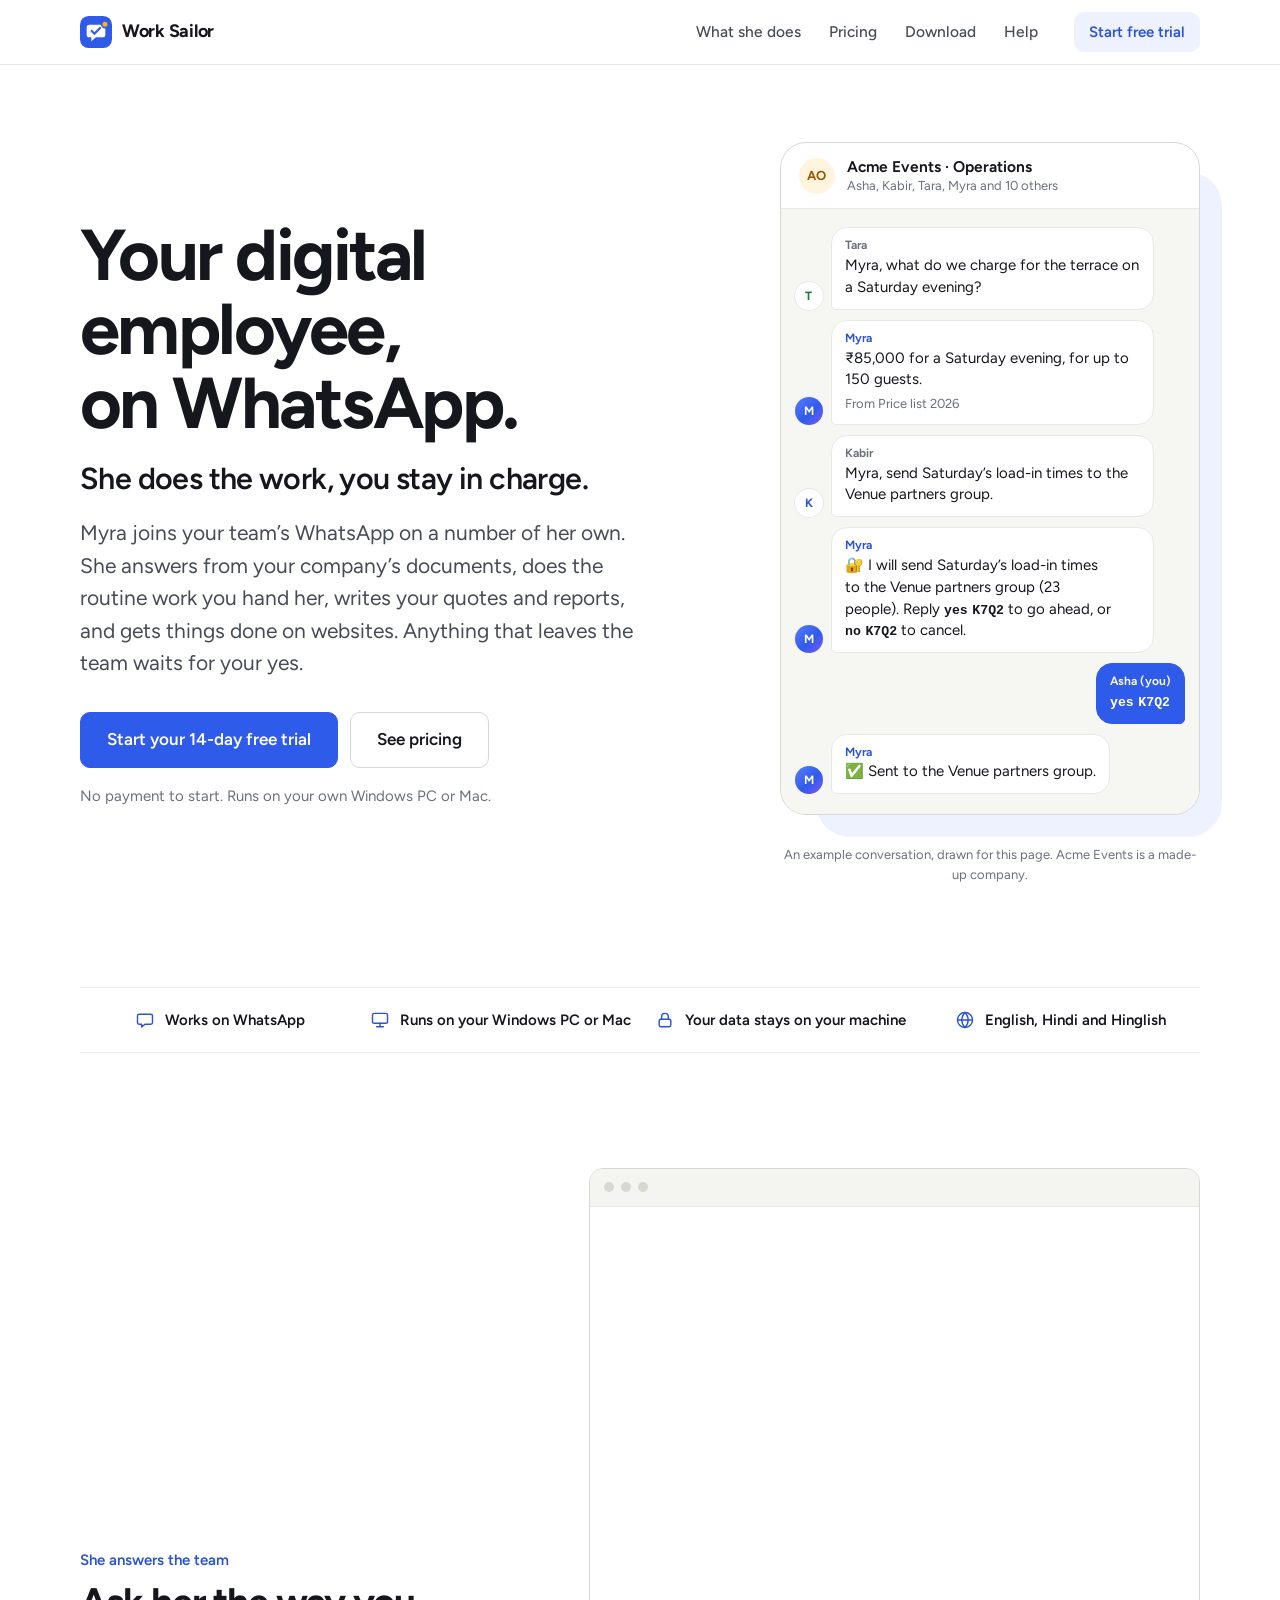
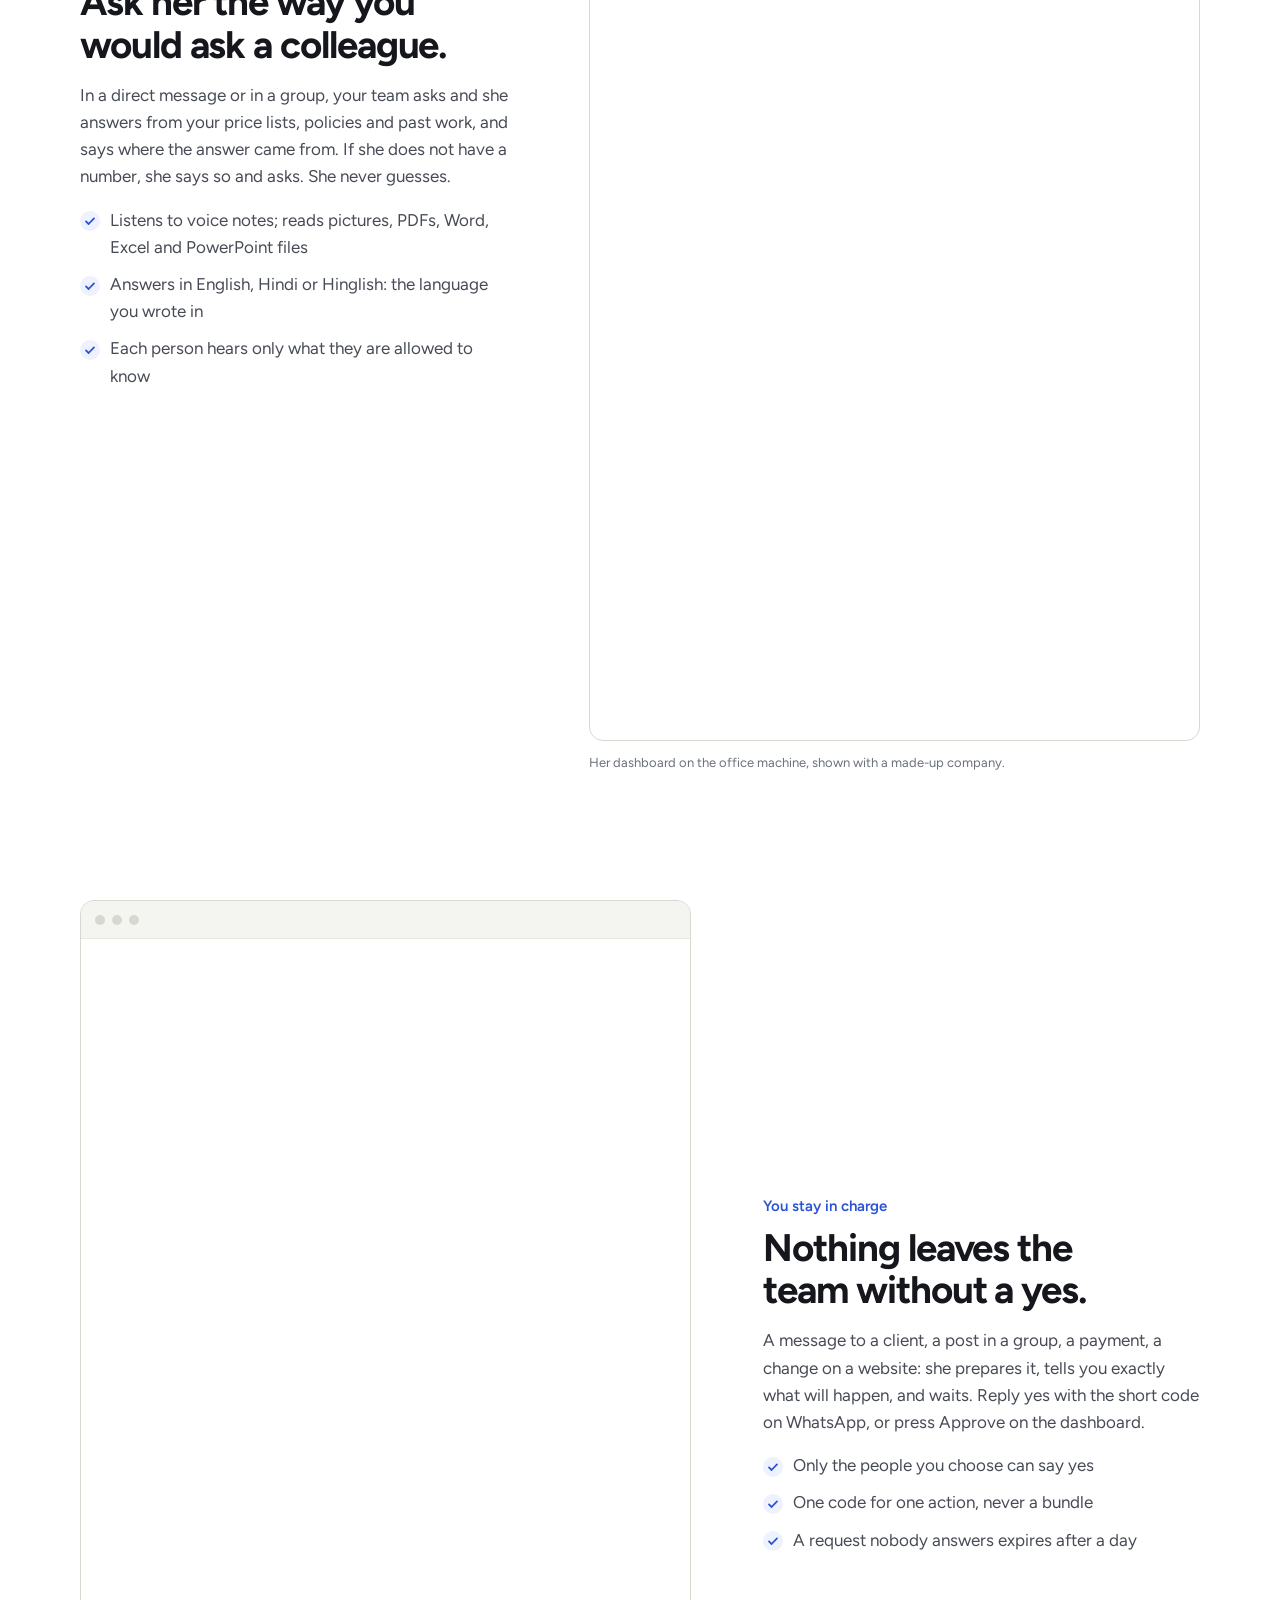
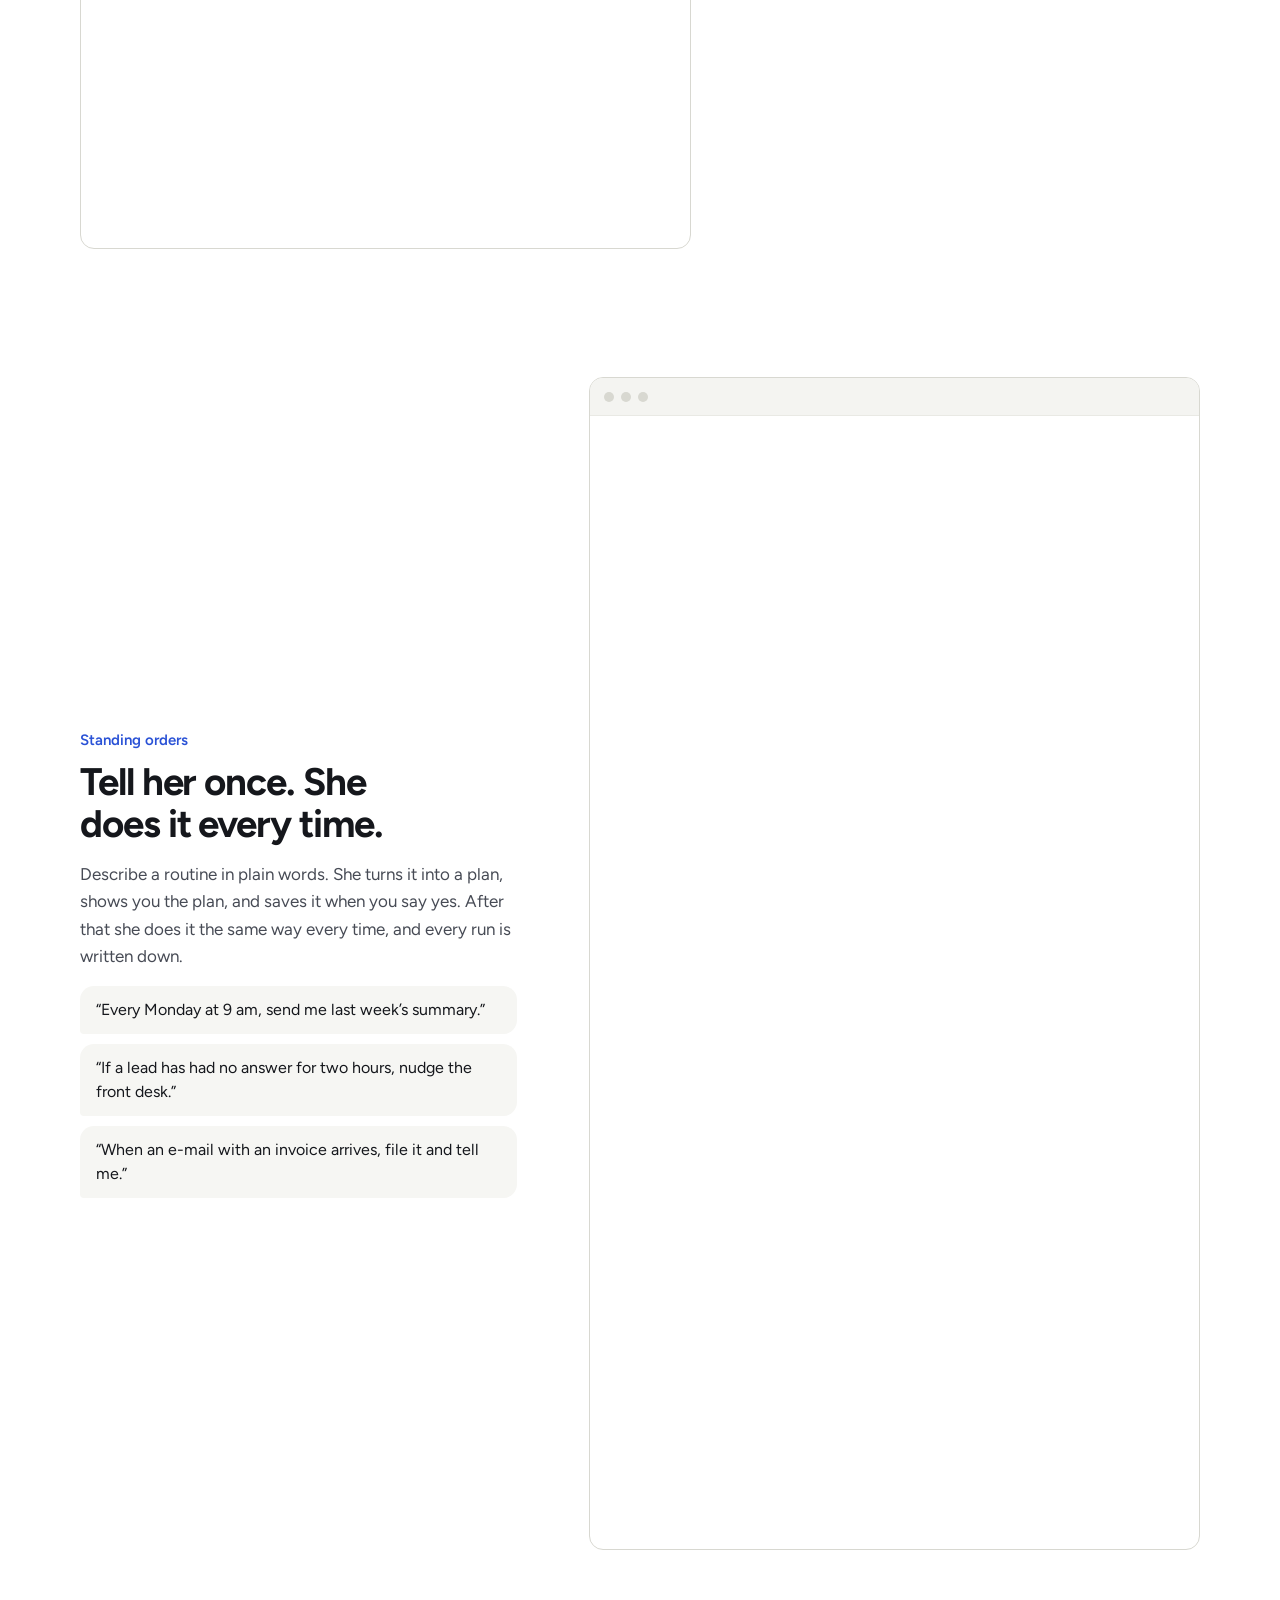
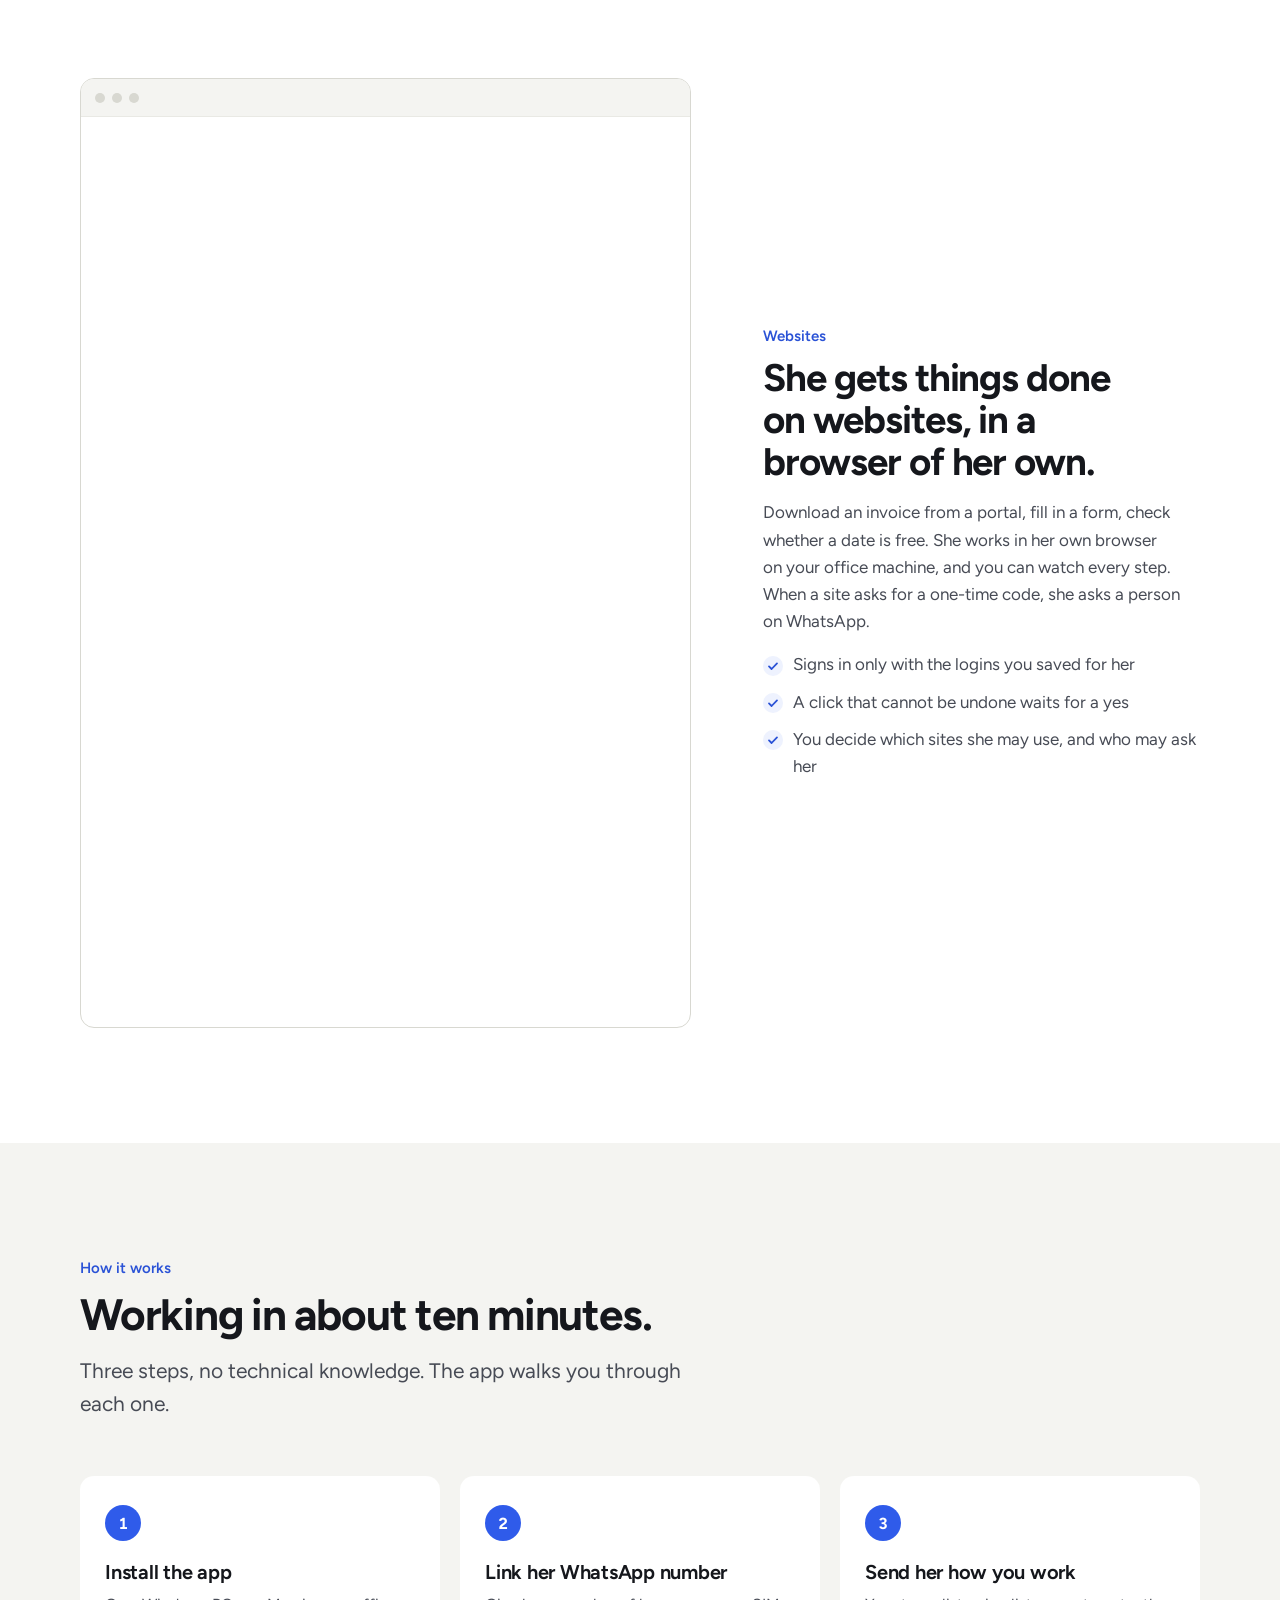
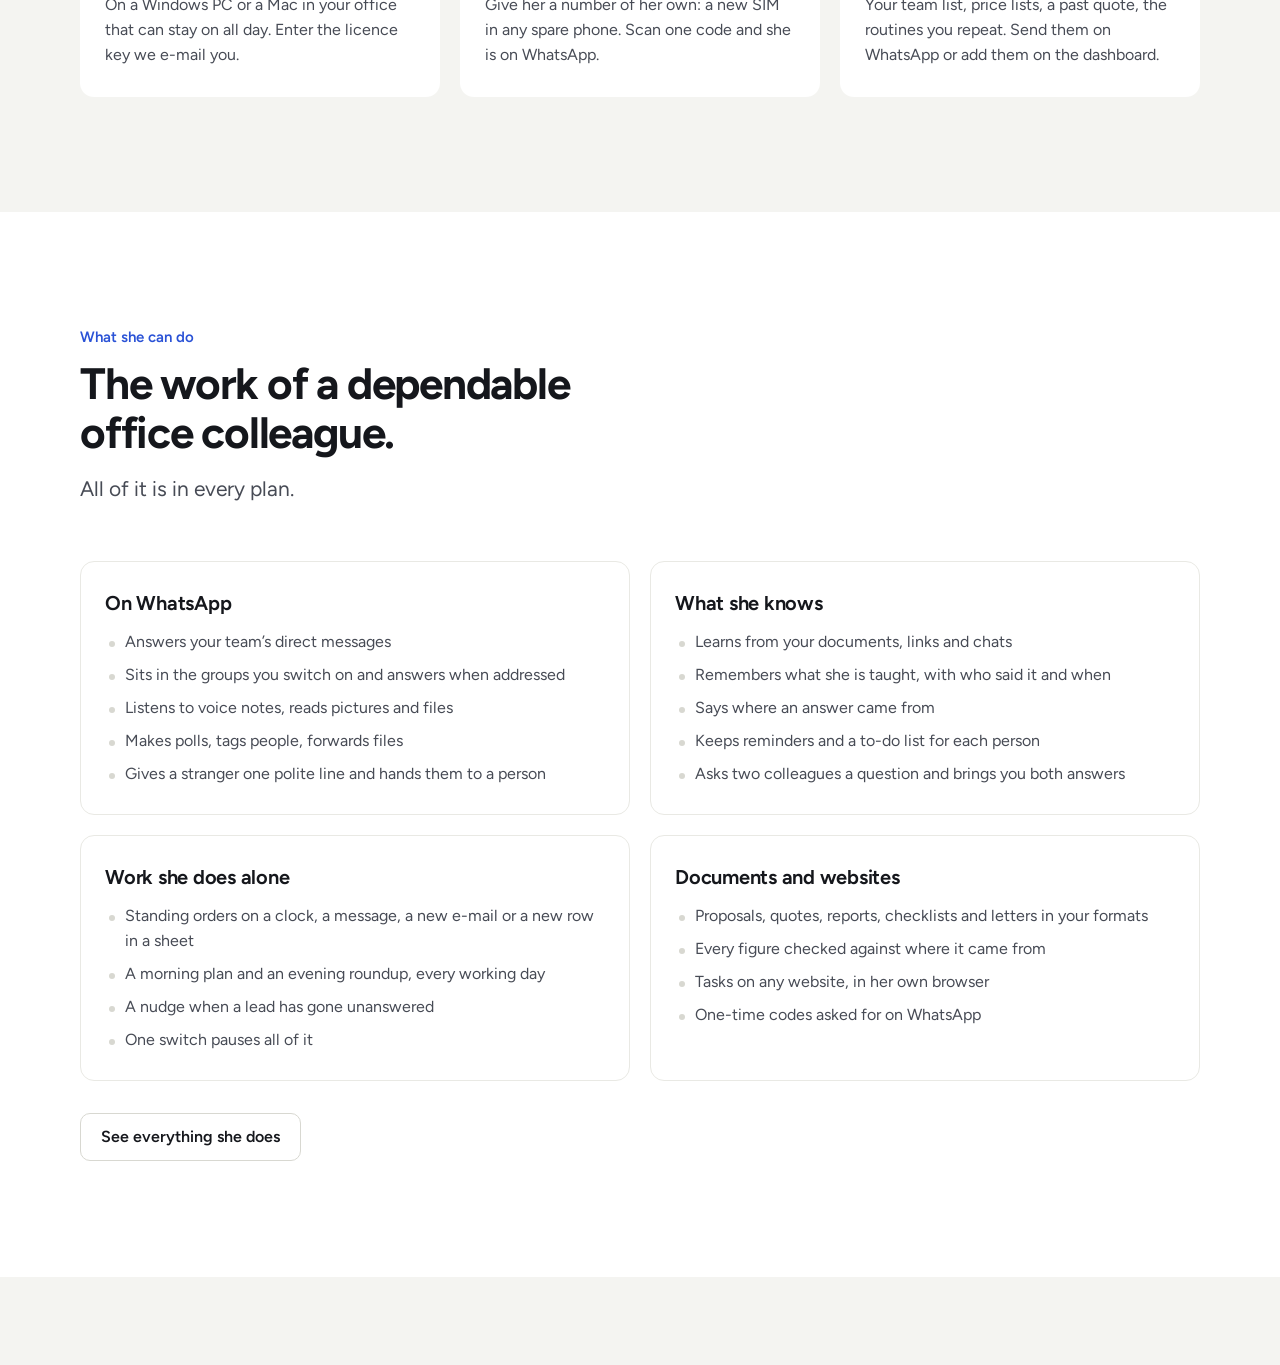
==== index.html @ 129bf71d "The Work Sailor website" ====
<!doctype html>
<html lang="en" data-page="index"
  data-title="{name}: your digital employee, on WhatsApp"
  data-desc="A digital employee who lives on your company's WhatsApp. She answers your team, runs your routines and writes your documents. Nothing leaves the team without your yes.">
<head>
<!--head-->
<meta charset="utf-8">
<meta name="viewport" content="width=device-width, initial-scale=1">
<meta name="color-scheme" content="light dark">
<title>Work Sailor: your digital employee, on WhatsApp</title>
<meta name="description" content="A digital employee who lives on your company's WhatsApp. She answers your team, runs your routines and writes your documents. Nothing leaves the team without your yes.">
<link rel="canonical" href="https://worksailor.in/">
<meta property="og:type" content="website">
<meta property="og:site_name" content="Work Sailor">
<meta property="og:title" content="Work Sailor: your digital employee, on WhatsApp">
<meta property="og:description" content="A digital employee who lives on your company's WhatsApp. She answers your team, runs your routines and writes your documents. Nothing leaves the team without your yes.">
<meta property="og:url" content="https://worksailor.in/">
<meta property="og:image" content="https://worksailor.in/img/og.png">
<meta property="og:image:width" content="1200">
<meta property="og:image:height" content="630">
<meta name="twitter:card" content="summary_large_image">
<meta name="theme-color" content="#ffffff" media="(prefers-color-scheme: light)">
<meta name="theme-color" content="#16181d" media="(prefers-color-scheme: dark)">
<link rel="icon" href="img/mark.svg" type="image/svg+xml">
<link rel="alternate icon" href="img/favicon-64.png" type="image/png" sizes="64x64">
<link rel="apple-touch-icon" href="img/apple-touch-icon.png">
<link rel="stylesheet" href="css/site.css">
<script src="js/site-data.js" defer></script>
<script src="js/site.js" defer></script>
<!--/head-->
</head>
<body>
<!--header-->
<a class="skip" href="#main">Skip to the page</a>
<header class="site-header">
  <div class="wrap bar">
    <a class="lockup" href="index.html"><img src="img/mark.svg" width="32" height="32" alt=""><span data-s="name">Work Sailor</span></a>
    <nav class="nav" aria-label="Main">
      <a data-nav href="features.html">What she does</a>
      <a data-nav href="pricing.html">Pricing</a>
      <a data-nav href="download.html">Download</a>
      <a data-nav href="help.html">Help</a>
    </nav>
    <a class="btn tint compact bar-cta" href="trial.html">Start free trial</a>
    <details class="menu">
      <summary aria-label="Menu">
        <svg class="i-open" viewBox="0 0 24 24" fill="none" stroke="currentColor" stroke-width="1.7" stroke-linecap="round" aria-hidden="true"><path d="M4 7h16M4 12h16M4 17h16"/></svg>
        <svg class="i-close" viewBox="0 0 24 24" fill="none" stroke="currentColor" stroke-width="1.7" stroke-linecap="round" aria-hidden="true"><path d="M6 6l12 12M18 6L6 18"/></svg>
      </summary>
      <nav class="menu-panel" aria-label="Menu">
        <a data-nav href="features.html">What she does</a>
        <a data-nav href="pricing.html">Pricing</a>
        <a data-nav href="download.html">Download</a>
        <a data-nav href="help.html">Help</a>
        <a class="btn brand wide" href="trial.html"><span data-s="trial_cta">Start your 14-day free trial</span></a>
      </nav>
    </details>
  </div>
</header>
<!--/header-->

<main id="main">

  <section class="hero">
    <div class="wrap hero-grid">
      <div>
        <h1 class="display"><span data-s="tagline">Your digital employee, on WhatsApp.</span></h1>
        <p class="promise"><span data-s="promise">She does the work, you stay in charge.</span></p>
        <p class="lead"><span data-s="employee">Myra</span> joins your team’s WhatsApp on a number of her own. She answers from your company’s documents, does the routine work you hand her, writes your quotes and reports, and gets things done on websites. Anything that leaves the team waits for your yes.</p>
        <div class="actions">
          <a class="btn brand big" href="trial.html"><span data-s="trial_cta">Start your 14-day free trial</span></a>
          <a class="btn big" href="pricing.html">See pricing</a>
        </div>
        <p class="hero-note">No payment to start. Runs on your own Windows PC or Mac.</p>
      </div>

      <figure class="hero-art">
        <div class="hero-chat"><div class="chat">
          <div class="chat-head">
            <span class="avatar t1" aria-hidden="true">AO</span>
            <div><b>Acme Events · Operations</b><span class="sub">Asha, Kabir, Tara, <span data-s="employee">Myra</span> and 10 others</span></div>
          </div>
          <ol class="chat-body">
            <li class="msg"><span class="avatar sm t2" aria-hidden="true">T</span><div class="bubble"><span class="who">Tara</span><p><span data-s="employee">Myra</span>, what do we charge for the terrace on a Saturday evening?</p></div></li>
            <li class="msg her"><span class="avatar sm her" aria-hidden="true" data-s="employee_initial">M</span><div class="bubble"><span class="who" data-s="employee">Myra</span><p>₹85,000 for a Saturday evening, for up to 150 guests.</p><span class="src">From Price list 2026</span></div></li>
            <li class="msg"><span class="avatar sm t3" aria-hidden="true">K</span><div class="bubble"><span class="who">Kabir</span><p><span data-s="employee">Myra</span>, send Saturday’s load-in times to the Venue partners group.</p></div></li>
            <li class="msg her"><span class="avatar sm her" aria-hidden="true" data-s="employee_initial">M</span><div class="bubble"><span class="who" data-s="employee">Myra</span><p>🔐 I will send Saturday’s load-in times to the Venue partners group (23 people). Reply <span class="code">yes K7Q2</span> to go ahead, or <span class="code">no K7Q2</span> to cancel.</p></div></li>
            <li class="msg me"><div class="bubble"><span class="who">Asha (you)</span><p><span class="code">yes K7Q2</span></p></div></li>
            <li class="msg her"><span class="avatar sm her" aria-hidden="true" data-s="employee_initial">M</span><div class="bubble"><span class="who" data-s="employee">Myra</span><p>✅ Sent to the Venue partners group.</p></div></li>
          </ol>
        </div></div>
        <figcaption class="chat-note">An example conversation, drawn for this page. Acme Events is a made-up company.</figcaption>
      </figure>
    </div>
  </section>

  <div class="wrap">
    <ul class="facts">
      <li><svg viewBox="0 0 24 24" fill="none" stroke="currentColor" stroke-width="1.7" stroke-linecap="round" stroke-linejoin="round" aria-hidden="true"><path d="M5 5h14a2 2 0 0 1 2 2v8a2 2 0 0 1-2 2h-7l-4 3.500V17H5a2 2 0 0 1-2-2V7a2 2 0 0 1 2-2z"/></svg>Works on WhatsApp</li>
      <li><svg viewBox="0 0 24 24" fill="none" stroke="currentColor" stroke-width="1.7" stroke-linecap="round" stroke-linejoin="round" aria-hidden="true"><rect x="3" y="4" width="18" height="12" rx="2"/><path d="M8 20h8M12 16v4"/></svg>Runs on your Windows PC or Mac</li>
      <li><svg viewBox="0 0 24 24" fill="none" stroke="currentColor" stroke-width="1.7" stroke-linecap="round" stroke-linejoin="round" aria-hidden="true"><rect x="5" y="11" width="14" height="9" rx="2"/><path d="M8 11V8a4 4 0 0 1 8 0v3"/></svg>Your data stays on your machine</li>
      <li><svg viewBox="0 0 24 24" fill="none" stroke="currentColor" stroke-width="1.7" stroke-linecap="round" stroke-linejoin="round" aria-hidden="true"><circle cx="12" cy="12" r="9"/><path d="M3 12h18M12 3c2.500 2.600 3.800 5.600 3.800 9s-1.300 6.400-3.800 9c-2.500-2.600-3.800-5.600-3.800-9S9.500 5.600 12 3z"/></svg>English, Hindi and Hinglish</li>
    </ul>
  </div>

  <section class="section">
    <div class="wrap">

      <div class="split">
        <div class="split-text">
          <p class="eyebrow">She answers the team</p>
          <h2 class="title">Ask her the way you would ask a colleague.</h2>
          <p>In a direct message or in a group, your team asks and she answers from your price lists, policies and past work, and says where the answer came from. If she does not have a number, she says so and asks. She never guesses.</p>
          <ul class="ticks">
            <li>Listens to voice notes; reads pictures, PDFs, Word, Excel and PowerPoint files</li>
            <li>Answers in English, Hindi or Hinglish: the language you wrote in</li>
            <li>Each person hears only what they are allowed to know</li>
          </ul>
        </div>
        <figure class="split-art shot">
          <div class="frame">
            <div class="frame-bar" aria-hidden="true"><i></i><i></i><i></i></div>
            <picture>
              <source media="(max-width: 640px) and (prefers-color-scheme: dark)" srcset="img/shot-knowledge-phone-dark.webp" width="780" height="1450">
              <source media="(max-width: 640px)" srcset="img/shot-knowledge-phone.webp" width="780" height="1450">
              <source media="(prefers-color-scheme: dark)" srcset="img/shot-knowledge-dark.webp" width="1400" height="1001">
              <img src="img/shot-knowledge.webp" width="1400" height="1001" loading="lazy" decoding="async" alt="The Knowledge page of the dashboard: the company’s documents she answers from, with one marked for finance only.">
            </picture>
          </div>
          <figcaption class="frame-note">Her dashboard on the office machine, shown with a made-up company.</figcaption>
        </figure>
      </div>

      <div class="split flip">
        <div class="split-text">
          <p class="eyebrow">You stay in charge</p>
          <h2 class="title">Nothing leaves the team without a yes.</h2>
          <p>A message to a client, a post in a group, a payment, a change on a website: she prepares it, tells you exactly what will happen, and waits. Reply yes with the short code on WhatsApp, or press Approve on the dashboard.</p>
          <ul class="ticks">
            <li>Only the people you choose can say yes</li>
            <li>One code for one action, never a bundle</li>
            <li>A request nobody answers expires after a day</li>
          </ul>
        </div>
        <figure class="split-art shot">
          <div class="frame">
            <div class="frame-bar" aria-hidden="true"><i></i><i></i><i></i></div>
            <picture>
              <source media="(max-width: 640px) and (prefers-color-scheme: dark)" srcset="img/shot-home-phone-dark.webp" width="780" height="1164">
              <source media="(max-width: 640px)" srcset="img/shot-home-phone.webp" width="780" height="1164">
              <source media="(prefers-color-scheme: dark)" srcset="img/shot-home-dark.webp" width="1400" height="958">
              <img src="img/shot-home.webp" width="1400" height="958" loading="lazy" decoding="async" alt="The Home page of the dashboard: two requests waiting for a yes, each with Approve and Reject buttons, and what she is working on right now.">
            </picture>
          </div>
        </figure>
      </div>

      <div class="split">
        <div class="split-text">
          <p class="eyebrow">Standing orders</p>
          <h2 class="title">Tell her once. She does it every time.</h2>
          <p>Describe a routine in plain words. She turns it into a plan, shows you the plan, and saves it when you say yes. After that she does it the same way every time, and every run is written down.</p>
          <ul class="says">
            <li>“Every Monday at 9 am, send me last week’s summary.”</li>
            <li>“If a lead has had no answer for two hours, nudge the front desk.”</li>
            <li>“When an e-mail with an invoice arrives, file it and tell me.”</li>
          </ul>
        </div>
        <figure class="split-art shot">
          <div class="frame">
            <div class="frame-bar" aria-hidden="true"><i></i><i></i><i></i></div>
            <picture>
              <source media="(max-width: 640px) and (prefers-color-scheme: dark)" srcset="img/shot-orders-phone-dark.webp" width="780" height="1450">
              <source media="(max-width: 640px)" srcset="img/shot-orders-phone.webp" width="780" height="1450">
              <source media="(prefers-color-scheme: dark)" srcset="img/shot-orders-dark.webp" width="1400" height="1135">
              <img src="img/shot-orders.webp" width="1400" height="1135" loading="lazy" decoding="async" alt="The Standing orders page of the dashboard: three orders, each with a switch, and her plan for today.">
            </picture>
          </div>
        </figure>
      </div>

      <div class="split flip">
        <div class="split-text">
          <p class="eyebrow">Websites</p>
          <h2 class="title">She gets things done on websites, in a browser of her own.</h2>
          <p>Download an invoice from a portal, fill in a form, check whether a date is free. She works in her own browser on your office machine, and you can watch every step. When a site asks for a one-time code, she asks a person on WhatsApp.</p>
          <ul class="ticks">
            <li>Signs in only with the logins you saved for her</li>
            <li>A click that cannot be undone waits for a yes</li>
            <li>You decide which sites she may use, and who may ask her</li>
          </ul>
        </div>
        <figure class="split-art shot">
          <div class="frame">
            <div class="frame-bar" aria-hidden="true"><i></i><i></i><i></i></div>
            <picture>
              <source media="(max-width: 640px) and (prefers-color-scheme: dark)" srcset="img/shot-websites-phone-dark.webp" width="780" height="1164">
              <source media="(max-width: 640px)" srcset="img/shot-websites-phone.webp" width="780" height="1164">
              <source media="(prefers-color-scheme: dark)" srcset="img/shot-websites-dark.webp" width="1400" height="808">
              <img src="img/shot-websites.webp" width="1400" height="808" loading="lazy" decoding="async" alt="The Websites page of the dashboard: one task in progress on a venue’s website, one finished, and a saved login.">
            </picture>
          </div>
        </figure>
      </div>

    </div>
  </section>

  <section class="section band" id="how-it-works">
    <div class="wrap">
      <div class="section-head">
        <p class="eyebrow">How it works</p>
        <h2 class="title">Working in about ten minutes.</h2>
        <p class="lead">Three steps, no technical knowledge. The app walks you through each one.</p>
      </div>
      <ol class="steps">
        <li>
          <h3>Install the app</h3>
          <p>On a Windows PC or a Mac in your office that can stay on all day. Enter the licence key we e-mail you.</p>
        </li>
        <li>
          <h3>Link her WhatsApp number</h3>
          <p>Give her a number of her own: a new SIM in any spare phone. Scan one code and she is on WhatsApp.</p>
        </li>
        <li>
          <h3>Send her how you work</h3>
          <p>Your team list, price lists, a past quote, the routines you repeat. Send them on WhatsApp or add them on the dashboard.</p>
        </li>
      </ol>
    </div>
  </section>

  <section class="section" id="what-she-does">
    <div class="wrap">
      <div class="section-head">
        <p class="eyebrow">What she can do</p>
        <h2 class="title">The work of a dependable office colleague.</h2>
        <p class="lead">All of it is in every plan.</p>
      </div>
      <div class="grid g2">
        <div class="card">
          <h3>On WhatsApp</h3>
          <ul class="dots">
            <li>Answers your team’s direct messages</li>
            <li>Sits in the groups you switch on and answers when addressed</li>
            <li>Listens to voice notes, reads pictures and files</li>
            <li>Makes polls, tags people, forwards files</li>
            <li>Gives a stranger one polite line and hands them to a person</li>
          </ul>
        </div>
        <div class="card">
          <h3>What she knows</h3>
          <ul class="dots">
            <li>Learns from your documents, links and chats</li>
            <li>Remembers what she is taught, with who said it and when</li>
            <li>Says where an answer came from</li>
            <li>Keeps reminders and a to-do list for each person</li>
            <li>Asks two colleagues a question and brings you both answers</li>
          </ul>
        </div>
        <div class="card">
          <h3>Work she does alone</h3>
          <ul class="dots">
            <li>Standing orders on a clock, a message, a new e-mail or a new row in a sheet</li>
            <li>A morning plan and an evening roundup, every working day</li>
            <li>A nudge when a lead has gone unanswered</li>
            <li>One switch pauses all of it</li>
          </ul>
        </div>
        <div class="card">
          <h3>Documents and websites</h3>
          <ul class="dots">
            <li>Proposals, quotes, reports, checklists and letters in your formats</li>
            <li>Every figure checked against where it came from</li>
            <li>Tasks on any website, in her own browser</li>
            <li>One-time codes asked for on WhatsApp</li>
          </ul>
        </div>
      </div>
      <p style="margin-top:32px"><a class="btn" href="features.html">See everything she does</a></p>
    </div>
  </section>

  <section class="section band" id="safety">
    <div class="wrap">
      <div class="section-head">
        <p class="eyebrow">Safety and privacy</p>
        <h2 class="title">Your company’s data stays yours.</h2>
        <p class="lead">She is built the way you would want a new colleague to behave: careful with what she knows, and asking before she acts.</p>
      </div>
      <div class="grid g4">
        <div class="card">
          <div class="icon"><svg viewBox="0 0 24 24" fill="none" stroke="currentColor" stroke-width="1.7" stroke-linecap="round" stroke-linejoin="round" aria-hidden="true"><rect x="3" y="4" width="18" height="12" rx="2"/><path d="M8 20h8M12 16v4"/></svg></div>
          <h3>It stays on your machine</h3>
          <p>Messages, documents, her notes and your team list live on the computer in your office. None of it is stored with us, unless you choose to have us run her on the Managed plan.</p>
        </div>
        <div class="card">
          <div class="icon"><svg viewBox="0 0 24 24" fill="none" stroke="currentColor" stroke-width="1.7" stroke-linecap="round" stroke-linejoin="round" aria-hidden="true"><path d="M12 3l7 3v5.500c0 4.300-2.900 7.900-7 9.500-4.100-1.600-7-5.200-7-9.500V6l7-3z"/><path d="M9 12l2.200 2.200L15 10.200"/></svg></div>
          <h3>She asks first</h3>
          <p>Anything that reaches a client, a group or a website’s final button waits for a yes from a person you named.</p>
        </div>
        <div class="card">
          <div class="icon"><svg viewBox="0 0 24 24" fill="none" stroke="currentColor" stroke-width="1.7" stroke-linecap="round" stroke-linejoin="round" aria-hidden="true"><circle cx="9" cy="8" r="3.200"/><path d="M3 19c.600-3.200 3-5 6-5s5.400 1.800 6 5"/><path d="M16 5.200a3.200 3.200 0 0 1 0 5.800M18.200 14.500c1.500.800 2.500 2.300 2.800 4.500"/></svg></div>
          <h3>Each person, their own view</h3>
          <p>Money answers go only to people marked for finance, in a direct message. A document is never quoted to someone below its level.</p>
        </div>
        <div class="card">
          <div class="icon"><svg viewBox="0 0 24 24" fill="none" stroke="currentColor" stroke-width="1.7" stroke-linecap="round" stroke-linejoin="round" aria-hidden="true"><circle cx="12" cy="12" r="9"/><path d="M5.700 5.700l12.600 12.600"/></svg></div>
          <h3>What she will not do</h3>
          <p>She never keeps identity documents, payslips, CVs or medical files, and never writes down passwords, one-time codes or bank details.</p>
        </div>
      </div>
      <p class="muted" style="margin-top:28px;max-width:46em">When she thinks, the text of that one conversation is sent to the AI provider and the answer comes back. Nothing of your conversations is stored with us. On the Managed plan she runs on our servers, so her data is stored there; the <a href="pricing.html#managed">Managed questions</a> say what else is different. <a href="privacy.html">How your data is handled</a></p>
    </div>
  </section>

  <section class="section tight">
    <div class="wrap">
      <div class="section-head">
        <p class="eyebrow">Good to know before you start</p>
        <h2 class="title">Three things she needs from you.</h2>
      </div>
      <div class="grid g3">
        <div class="card">
          <h3>A number of her own</h3>
          <p>A new SIM, never your main business line or anyone’s personal WhatsApp. WhatsApp can restrict a number that a program uses; if that ever happens you lose a SIM, not your business.</p>
        </div>
        <div class="card">
          <h3>A machine that stays on</h3>
          <p>She works from one computer in your office. While it is on she works at any hour. If it sleeps, she stops until it wakes.</p>
        </div>
        <div class="card">
          <h3>A little of your time in week one</h3>
          <p>She is better at what she has been shown than at what she has to guess. The first week is for sending her how you work.</p>
        </div>
      </div>
    </div>
  </section>

  <section class="section tight">
    <div class="wrap">
      <div class="cta">
        <h2 class="title">Give her a desk for <span data-s="trial_days">14</span> days.</h2>
        <p class="lead">The full product, free for <span data-s="trial_days">14</span> days. No payment first. If you do not buy a plan she pauses, and nothing is deleted.</p>
        <div class="actions">
          <a class="btn brand big" href="trial.html"><span data-s="trial_cta">Start your 14-day free trial</span></a>
          <a class="btn big" href="help.html#contact" data-talk="A question before I start">Talk to us</a>
        </div>
        <p class="small">Pay by <span data-s="payments.methods">UPI or card</span> when you are ready. Payments are handled by <span data-s="payments.provider">Razorpay</span>.</p>
      </div>
    </div>
  </section>

</main>

<!--footer-->
<footer class="site-footer">
  <div class="wrap">
    <div class="foot-grid">
      <div class="foot-brand">
        <a class="lockup" href="index.html"><img src="img/mark.svg" width="32" height="32" alt="" loading="lazy"><span data-s="name">Work Sailor</span></a>
        <p><span data-s="tagline">Your digital employee, on WhatsApp.</span> <span data-s="promise">She does the work, you stay in charge.</span></p>
        <p class="social" data-if="has_social" hidden>
          <a data-if="social.linkedin" data-tpl-href="{social.linkedin}" rel="noopener" href="" hidden>LinkedIn</a>
          <a data-if="social.x" data-tpl-href="{social.x}" rel="noopener" href="" hidden>X</a>
          <a data-if="social.instagram" data-tpl-href="{social.instagram}" rel="noopener" href="" hidden>Instagram</a>
          <a data-if="social.youtube" data-tpl-href="{social.youtube}" rel="noopener" href="" hidden>YouTube</a>
        </p>
      </div>
      <nav class="foot-col" aria-label="Product">
        <h2>Product</h2>
        <a data-nav href="features.html">What she does</a>
        <a data-nav href="pricing.html">Pricing</a>
        <a data-nav href="trial.html">Start a free trial</a>
        <a data-nav href="buy.html">Buy a plan</a>
        <a data-nav href="download.html">Download</a>
      </nav>
      <nav class="foot-col" aria-label="Help">
        <h2>Help</h2>
        <a data-nav href="help.html">Questions and answers</a>
        <a href="help.html#contact" data-talk="">Talk to us</a>
        <a data-if="wa_link" data-tpl-href="{wa_link}" rel="noopener" href="" hidden>Message us on WhatsApp</a>
        <a data-if="status_url" data-tpl-href="{status_url}" rel="noopener" href="https://licence.worksailor.in/status">Service status</a>
      </nav>
      <nav class="foot-col" aria-label="Legal">
        <h2>Legal</h2>
        <a data-nav href="terms.html">Terms</a>
        <a data-nav href="privacy.html">Privacy</a>
        <a data-nav href="refunds.html">Refunds and cancellation</a>
      </nav>
    </div>
    <div class="foot-small">
      <p>&copy; <span data-s="year">2026</span> <span data-s="owner">Work Sailor</span></p>
      <p>WhatsApp is a trademark of its owner. <span data-s="name">Work Sailor</span> is an independent product that works on WhatsApp. It is not affiliated with, sponsored by or endorsed by WhatsApp. Other companies are named on this site only to say which services she works with; their names belong to them.</p>
    </div>
  </div>
</footer>
<!--/footer-->
</body>
</html>
---- css/site.css ----
/* The public website. Plain CSS, no build step, nothing fetched from another server (the font is in ../fonts).
   The colours, corners and type are the product's own (app/dashboard/css/tokens.css, docs/BRAND.md): one blue,
   soft warm greys, a touch of sun, Figtree. Light and dark follow the reader's system. Written phone first. */

@font-face {
  font-family: "Figtree"; font-style: normal; font-weight: 300 900; font-display: swap;
  src: url("../fonts/figtree-latin-ext-wght-normal.woff2") format("woff2");
  unicode-range: U+0100-02BA, U+02BD-02C5, U+02C7-02CC, U+02CE-02D7, U+02DD-02FF, U+0304, U+0308, U+0329, U+1D00-1DBF, U+1E00-1E9F, U+1EF2-1EFF, U+2020, U+20A0-20AB, U+20AD-20C0, U+2113, U+2C60-2C7F, U+A720-A7FF;
}
@font-face {
  font-family: "Figtree"; font-style: normal; font-weight: 300 900; font-display: swap;
  src: url("../fonts/figtree-latin-wght-normal.woff2") format("woff2");
  unicode-range: U+0000-00FF, U+0131, U+0152-0153, U+02BB-02BC, U+02C6, U+02DA, U+02DC, U+0304, U+0308, U+0329, U+2000-206F, U+20AC, U+2122, U+2191, U+2193, U+2212, U+2215, U+FEFF, U+FFFD;
}

/* ------------------------------------------------------------------------------------------------ tokens */
:root {
  color-scheme: light;
  --plane: #f4f4f1; --surface: #ffffff; --sunk: #f6f6f3; --line: #e9e9e4; --line-strong: #d8d8d1; --field: #8b8f98;
  --ink: #15171c; --ink2: #474b55; --muted: #6b707b;
  --brand: #2f5bea; --brand-hover: #2549cc; --brand-text: #2a52d6; --brand-ink: #ffffff; --brand-wash: #eef2fe; --brand-line: #c9d5fb;
  --sun: #ffb020; --sun-wash: #fff5df;
  --good: #16a34a; --goodtext: #0f7b3d; --goodwash: #e8f6ed;
  --warn: #d98a04; --warn-text: #9a5b00; --warnwash: #fdf3dc;
  --crit: #dc2f2f; --crit-text: #b72020; --critwash: #fdecec;
  --bezel: #15171c;
  --header-bg: rgba(255, 255, 255, .86);
  --r-md: 10px; --r-lg: 14px; --r-xl: 18px; --r-pill: 999px;
  --font: "Figtree", system-ui, -apple-system, "Segoe UI", Roboto, "Helvetica Neue", sans-serif;
  --mono: ui-monospace, "SF Mono", Menlo, Consolas, monospace;
  --dur: 180ms; --ease: cubic-bezier(.2, .7, .2, 1);
  --wrap: 1120px; --gutter: 20px; --header-h: 64px;
}
@media (prefers-color-scheme: dark) {
  :root {
    color-scheme: dark;
    --plane: #0e0f12; --surface: #16181d; --sunk: #1c1f25; --line: #262a31; --line-strong: #353a44; --field: #747a86;
    --ink: #f2f3f5; --ink2: #c3c7cf; --muted: #969ba6;
    --brand: #3f63ee; --brand-hover: #5475f2; --brand-text: #8ea6ff; --brand-wash: rgba(79, 113, 245, .16); --brand-line: rgba(79, 113, 245, .4);
    --sun: #ffbe4d; --sun-wash: rgba(255, 176, 32, .14);
    --good: #3ecf75; --goodtext: #58d889; --goodwash: rgba(62, 207, 117, .13);
    --warn: #f0b03a; --warn-text: #f3be5c; --warnwash: rgba(240, 176, 58, .13);
    --crit: #f0605a; --crit-text: #f58983; --critwash: rgba(240, 96, 90, .14);
    --bezel: #353a44;
    --header-bg: rgba(22, 24, 29, .86);
  }
}
@media (min-width: 720px) { :root { --gutter: 32px; } }

/* ------------------------------------------------------------------------------------------------ base */
*, *::before, *::after { box-sizing: border-box; }
html { -webkit-text-size-adjust: 100%; text-size-adjust: 100%; scroll-padding-top: calc(var(--header-h) + 24px); }
body { margin: 0; background: var(--surface); color: var(--ink2); font: 400 17px/1.6 var(--font);
  -webkit-font-smoothing: antialiased; -moz-osx-font-smoothing: grayscale; text-rendering: optimizeLegibility; overflow-wrap: break-word; }
h1, h2, h3, h4, p, figure, ul, ol, dl, dd, blockquote { margin: 0; }
ul, ol { padding: 0; list-style: none; }
img, svg, picture { display: block; }
img { max-width: 100%; height: auto; }
a { color: var(--brand-text); text-decoration: none; text-underline-offset: 3px; }
a:hover { text-decoration: underline; }
b, strong { font-weight: 650; color: var(--ink); }
[hidden] { display: none !important; }
:focus { outline: none; }
:focus-visible { outline: 3px solid var(--brand); outline-offset: 3px; border-radius: 6px; }
::selection { background: var(--brand-line); }
.sr-only { position: absolute; width: 1px; height: 1px; overflow: hidden; clip-path: inset(50%); white-space: nowrap; }
.skip { position: absolute; left: 12px; top: -80px; z-index: 50; padding: 10px 16px; border-radius: var(--r-md); background: var(--ink); color: var(--surface); font-weight: 600; }
.skip:focus { top: 12px; }
.mono { font-family: var(--mono); font-size: .92em; word-spacing: -.25em; }
.nowrap { white-space: nowrap; }

/* ------------------------------------------------------------------------------------------------ type */
h1, h2, h3, h4 { color: var(--ink); text-wrap: balance; }
.display { font-size: clamp(2.5rem, 6.4vw + .9rem, 4.5rem); line-height: 1.03; font-weight: 700; letter-spacing: -.035em; }
.title { font-size: clamp(1.8rem, 3vw + 1rem, 2.75rem); line-height: 1.1; font-weight: 700; letter-spacing: -.028em; }
.page-title { font-size: clamp(2.1rem, 4.2vw + 1rem, 3.5rem); line-height: 1.06; font-weight: 700; letter-spacing: -.032em; }
h3, .h3 { font-size: 1.25rem; line-height: 1.3; font-weight: 650; letter-spacing: -.012em; }
h4 { font-size: 1.0625rem; line-height: 1.4; font-weight: 650; }
.promise { font-size: clamp(1.35rem, 1.6vw + 1rem, 1.9rem); line-height: 1.2; font-weight: 600; letter-spacing: -.02em; color: var(--ink); }
.lead { font-size: clamp(1.125rem, .6vw + 1rem, 1.3125rem); line-height: 1.55; color: var(--ink2); max-width: 36em; text-wrap: pretty; }
.eyebrow { font-size: .9375rem; line-height: 1.4; font-weight: 600; color: var(--brand-text); }
.small { font-size: .875rem; line-height: 1.5; }
.muted { color: var(--muted); }
p { text-wrap: pretty; }

/* ------------------------------------------------------------------------------------------------ layout */
.wrap { width: 100%; max-width: calc(var(--wrap) + 2 * var(--gutter)); margin-inline: auto; padding-inline: var(--gutter); }
.section { padding-block: clamp(64px, 9vw, 120px); }
.section.tight { padding-block: clamp(48px, 6vw, 80px); }
.band { background: var(--plane); }
.section-head { max-width: 40em; margin-bottom: clamp(32px, 5vw, 56px); }
.section-head .title + p { margin-top: 16px; }
.section-head .eyebrow { margin-bottom: 12px; }
.stack > * + * { margin-top: 16px; }
.center { text-align: center; margin-inline: auto; }
.center .lead { margin-inline: auto; }

/* ------------------------------------------------------------------------------------------------ buttons, tags */
.btn { display: inline-flex; align-items: center; justify-content: center; gap: .28em; min-height: 48px; padding: 10px 20px; border-radius: var(--r-md);
  border: 1px solid var(--line-strong); background: var(--surface); color: var(--ink); font: 600 1rem/1.25 var(--font); text-align: center;
  text-decoration: none; cursor: pointer; transition: background var(--dur) var(--ease), border-color var(--dur) var(--ease), color var(--dur) var(--ease); }
.btn:hover { background: var(--sunk); text-decoration: none; }
.btn:focus-visible { border-radius: var(--r-md); }
.btn.brand { background: var(--brand); border-color: var(--brand); color: var(--brand-ink); }
.btn.brand:hover { background: var(--brand-hover); border-color: var(--brand-hover); }
.btn.tint { background: var(--brand-wash); border-color: transparent; color: var(--brand-text); }
.btn.tint:hover { border-color: var(--brand-line); }
.btn.quiet { border-color: transparent; background: none; color: var(--ink2); padding-inline: 12px; }
.btn.quiet:hover { background: var(--sunk); color: var(--ink); }
.btn.big { min-height: 56px; padding: 14px 26px; font-size: 1.0625rem; }
.btn.compact { min-height: 40px; padding: 8px 14px; font-size: .9375rem; }
.btn.wide { width: 100%; }
.btn[disabled], .btn[aria-disabled="true"] { opacity: .55; cursor: default; pointer-events: none; }
.btn svg { width: 18px; height: 18px; flex: none; margin-right: .3em; }
.actions { display: flex; flex-wrap: wrap; gap: 12px; align-items: center; }
.center .actions { justify-content: center; }

.tag { display: inline-flex; align-items: center; gap: 6px; min-height: 26px; padding: 2px 11px; border-radius: var(--r-pill); background: var(--sunk); color: var(--ink2);
  font-size: .8125rem; line-height: 1.3; font-weight: 600; white-space: nowrap; }
.tag.info { background: var(--brand-wash); color: var(--brand-text); }
.tag.good { background: var(--goodwash); color: var(--goodtext); }
.tag.warn { background: var(--warnwash); color: var(--warn-text); }

.avatar { flex: none; display: inline-flex; align-items: center; justify-content: center; width: 36px; height: 36px; border-radius: 50%; background: var(--sunk); color: var(--ink2);
  font-size: .8125rem; line-height: 1; font-weight: 700; }
.avatar.her { background: linear-gradient(135deg, #5b7dff 0%, #2f5bea 55%, #7a5af5 100%); color: #fff; }
.avatar.sm { width: 28px; height: 28px; font-size: .75rem; }
.avatar.t1 { background: var(--sun-wash); color: var(--warn-text); }
.avatar.t2 { background: var(--goodwash); color: var(--goodtext); }
.avatar.t3 { background: var(--brand-wash); color: var(--brand-text); }
.chat-body .avatar.t1, .chat-body .avatar.t2, .chat-body .avatar.t3 { box-shadow: 0 0 0 1px var(--line); background-color: var(--surface); }

/* ------------------------------------------------------------------------------------------------ header */
.site-header { position: sticky; top: 0; z-index: 20; background: var(--header-bg); -webkit-backdrop-filter: saturate(1.4) blur(14px); backdrop-filter: saturate(1.4) blur(14px);
  border-bottom: 1px solid var(--line); }
.bar { display: flex; align-items: center; gap: 12px; min-height: var(--header-h); }
.lockup { display: inline-flex; align-items: center; gap: 10px; color: var(--ink); font-size: 1.125rem; line-height: 1.2; font-weight: 700; letter-spacing: -.015em; white-space: nowrap; }
.lockup:hover { text-decoration: none; }
.lockup img { width: 32px; height: 32px; }
.nav { display: none; margin-left: auto; align-items: center; gap: 4px; }
.nav a { display: inline-flex; align-items: center; min-height: 40px; padding: 0 12px; border-radius: var(--r-md); color: var(--ink2); font-size: .9688rem; font-weight: 500; }
.nav a:hover { background: var(--sunk); color: var(--ink); text-decoration: none; }
.nav a[aria-current="page"] { color: var(--ink); font-weight: 650; }
.bar-cta { display: none; margin-left: auto; }
.menu { margin-left: auto; position: static; }
.menu > summary { display: inline-flex; align-items: center; justify-content: center; width: 44px; height: 44px; border-radius: var(--r-md); color: var(--ink); cursor: pointer; list-style: none; }
.menu > summary::-webkit-details-marker { display: none; }
.menu > summary:hover { background: var(--sunk); }
.menu > summary svg { width: 22px; height: 22px; }
.menu[open] > summary .i-open, .menu:not([open]) > summary .i-close { display: none; }
.menu-panel { position: absolute; left: 0; right: 0; top: 100%; padding: 8px var(--gutter) 20px; background: var(--surface); border-bottom: 1px solid var(--line);
  box-shadow: 0 24px 40px -24px rgba(17, 20, 28, .25); }
.menu-panel a:not(.btn) { display: flex; align-items: center; min-height: 52px; border-bottom: 1px solid var(--line); color: var(--ink); font-size: 1.0625rem; font-weight: 600; }
.menu-panel a[aria-current="page"]:not(.btn) { color: var(--brand-text); }
.menu-panel .btn { margin-top: 16px; }
@media (min-width: 480px) { .bar-cta { display: inline-flex; } .menu { margin-left: 0; } }
@media (min-width: 900px) {
  .nav { display: flex; }
  .menu { display: none; }
  .bar-cta { margin-left: 12px; }
}

/* ------------------------------------------------------------------------------------------------ footer */
.site-footer { background: var(--plane); border-top: 1px solid var(--line); padding-block: 56px 40px; font-size: .9375rem; }
.foot-grid { display: grid; gap: 40px 32px; grid-template-columns: 1fr 1fr; }
.foot-brand { grid-column: 1 / -1; }
.foot-brand p { margin-top: 12px; color: var(--muted); max-width: 26em; }
.foot-col h2 { font-size: .875rem; line-height: 1.4; font-weight: 650; color: var(--ink); letter-spacing: 0; margin-bottom: 8px; }
.foot-col a { display: flex; align-items: center; min-height: 36px; color: var(--ink2); }
.foot-col a:hover { color: var(--ink); }
.foot-small { margin-top: 40px; padding-top: 24px; border-top: 1px solid var(--line); color: var(--muted); font-size: .8125rem; line-height: 1.6; }
.foot-small p + p { margin-top: 6px; }
.foot-small p { max-width: 68em; }
@media (min-width: 720px) {
  .foot-grid { grid-template-columns: 1.6fr 1fr 1fr 1fr; }
  .foot-brand { grid-column: auto; }
}

/* ------------------------------------------------------------------------------------------------ hero */
.hero { padding-block: clamp(40px, 6vw, 88px) clamp(56px, 8vw, 104px); overflow: clip; }
.hero-grid { display: grid; gap: 48px; align-items: center; }
.hero .promise { margin-top: 20px; }
.hero .lead { margin-top: 20px; }
.hero .actions { margin-top: 32px; }
.hero-note { margin-top: 16px; color: var(--muted); font-size: .9375rem; }
.hero-art { justify-self: center; width: 100%; max-width: 420px; }
.hero-chat { position: relative; }
.hero-chat::before { content: ""; position: absolute; inset: 26px -10px -14px 26px; border-radius: 34px; background: var(--brand-wash); }
.hero-chat > * { position: relative; }
.hero-art .chat-note { margin-top: 30px; }
@media (min-width: 480px) { .hero-chat::before { inset: 30px -22px -22px 36px; } }
@media (max-width: 479px) { .hero .actions .btn, .cta .actions .btn, .page-hero .actions .btn, .message-page .actions .btn, .panel .actions .btn { width: 100%; } }
@media (min-width: 960px) {
  .hero-grid { grid-template-columns: minmax(0, 1.1fr) minmax(0, .9fr); gap: 64px; }
  .hero-art { justify-self: end; }
}

.page-hero { padding-block: clamp(40px, 6vw, 80px) clamp(32px, 4vw, 56px); }
.page-hero .eyebrow { margin-bottom: 12px; }
.page-hero .lead { margin-top: 20px; }
.page-hero .actions { margin-top: 28px; }

/* four quiet facts under the hero */
.facts { display: grid; gap: 0; grid-template-columns: 1fr 1fr; border-block: 1px solid var(--line); }
.facts li { display: flex; align-items: center; gap: 10px; padding: 18px 4px; color: var(--ink); font-size: .9375rem; line-height: 1.35; font-weight: 600; }
.facts li:nth-child(n+3) { border-top: 1px solid var(--line); }
.facts svg { width: 20px; height: 20px; flex: none; color: var(--brand-text); }
@media (min-width: 900px) {
  .facts { grid-template-columns: repeat(4, 1fr); }
  .facts li { padding: 22px 8px; justify-content: center; }
  .facts li:nth-child(n+3) { border-top: 0; }
}

/* ------------------------------------------------------------------------------------------------ the drawn conversation */
.chat { border: 1px solid var(--line-strong); border-radius: 26px; background: var(--surface); overflow: hidden; }
.chat-head { display: flex; align-items: center; gap: 12px; padding: 14px 18px; border-bottom: 1px solid var(--line); }
.chat-head b { display: block; font-size: .9688rem; line-height: 1.3; }
.chat-head span.sub { display: block; font-size: .8125rem; line-height: 1.35; color: var(--muted); }
.chat-body { display: flex; flex-direction: column; gap: 10px; padding: 18px 14px 20px; background: var(--sunk); }
.msg { display: flex; align-items: flex-end; gap: 8px; max-width: 92%; }
.msg .bubble { padding: 9px 13px 10px; border-radius: 16px 16px 16px 5px; background: var(--surface); border: 1px solid var(--line); color: var(--ink); font-size: .9375rem; line-height: 1.45; min-width: 0; }
.msg .who { display: block; margin-bottom: 1px; font-size: .75rem; line-height: 1.4; font-weight: 650; color: var(--muted); }
.msg.her .who { color: var(--brand-text); }
.msg .bubble p + p { margin-top: 6px; }
.msg.me { align-self: flex-end; }
.msg.me .bubble { border-radius: 16px 16px 5px 16px; background: var(--brand); border-color: var(--brand); color: #fff; }
.msg.me .who { color: rgba(255, 255, 255, .96); }
.msg .code { font-family: var(--mono); font-size: .88em; font-weight: 600; white-space: nowrap; word-spacing: -.25em; }
.msg .src { display: block; margin-top: 4px; font-size: .8125rem; color: var(--muted); }
.msg .spacer { width: 28px; flex: none; }
.chat-note, .frame-note { margin-top: 12px; font-size: .8125rem; line-height: 1.5; color: var(--muted); }
.hero-art .chat-note { text-align: center; }
.chat.mini { border-radius: var(--r-xl); max-width: 560px; }
.chat.mini .chat-body { padding: 16px 12px; }

/* ------------------------------------------------------------------------------------------------ a real screenshot, in a frame of our own */
.frame { border: 1px solid var(--line-strong); border-radius: var(--r-lg); background: var(--surface); overflow: hidden; }
.frame-bar { display: none; align-items: center; gap: 7px; height: 38px; padding: 0 14px; background: var(--plane); border-bottom: 1px solid var(--line); }
.frame-bar i { width: 10px; height: 10px; border-radius: 50%; background: var(--line-strong); }
.frame img { width: 100%; }
.shot { margin-inline: auto; }
@media (max-width: 640px) {
  .shot { max-width: 340px; }
  .shot .frame { border: 7px solid var(--bezel); border-radius: 34px; }
}
@media (min-width: 641px) { .frame-bar { display: flex; } }

/* text beside a picture, sides alternating */
.split { display: grid; gap: 36px; align-items: center; }
.split + .split { margin-top: clamp(72px, 10vw, 128px); }
.split-text > * + * { margin-top: 16px; }
.split-text .title { font-size: clamp(1.7rem, 2.2vw + 1rem, 2.4rem); }
.split-text .eyebrow + .title { margin-top: 10px; }
.split-text .btn { margin-top: 8px; }
.split-art { min-width: 0; }
@media (min-width: 900px) {
  .split { grid-template-columns: minmax(0, 5fr) minmax(0, 7fr); gap: 72px; }
  .split.flip { grid-template-columns: minmax(0, 7fr) minmax(0, 5fr); }
  .split.flip .split-text { order: 2; }
  .split.even { grid-template-columns: 1fr 1fr; }
}

/* ------------------------------------------------------------------------------------------------ lists */
.ticks > li { position: relative; padding-left: 30px; }
.ticks > li + li { margin-top: 10px; }
.ticks > li::before { content: ""; position: absolute; left: 0; top: .28em; width: 20px; height: 20px; border-radius: 50%; background: var(--brand-wash)
  url("data:image/svg+xml,%3Csvg xmlns='http://www.w3.org/2000/svg' viewBox='0 0 20 20'%3E%3Cpath d='M6 10.4l2.6 2.6L14 7.4' fill='none' stroke='%232a52d6' stroke-width='1.8' stroke-linecap='round' stroke-linejoin='round'/%3E%3C/svg%3E") center / 20px no-repeat; }
.dots > li { position: relative; padding-left: 20px; }
.dots > li + li { margin-top: 8px; }
.dots > li::before { content: ""; position: absolute; left: 4px; top: .68em; width: 6px; height: 6px; border-radius: 50%; background: var(--line-strong); }
@media (prefers-color-scheme: dark) {
  .ticks > li::before { background-image: url("data:image/svg+xml,%3Csvg xmlns='http://www.w3.org/2000/svg' viewBox='0 0 20 20'%3E%3Cpath d='M6 10.4l2.6 2.6L14 7.4' fill='none' stroke='%238ea6ff' stroke-width='1.8' stroke-linecap='round' stroke-linejoin='round'/%3E%3C/svg%3E"); }
}

.grid { display: grid; gap: 20px; }
@media (min-width: 720px) { .grid.g2, .grid.g4 { grid-template-columns: 1fr 1fr; } .grid.g3 { grid-template-columns: repeat(3, 1fr); } }
@media (min-width: 1040px) { .grid.g4 { grid-template-columns: repeat(4, 1fr); } }

.card { padding: 28px 24px; border: 1px solid var(--line); border-radius: var(--r-lg); background: var(--surface); }
.card > h3 + *, .card > h4 + * { margin-top: 10px; }
.card > * + ul { margin-top: 14px; }
.card .icon { display: flex; align-items: center; justify-content: center; width: 44px; height: 44px; margin-bottom: 18px; border-radius: 12px; background: var(--brand-wash); color: var(--brand-text); }
.card .icon svg { width: 22px; height: 22px; }
.card p, .card li { font-size: 1rem; line-height: 1.55; }
.band .card { border-color: transparent; }

/* how it works */
.steps { counter-reset: step; display: grid; gap: 20px; }
.steps > li { counter-increment: step; position: relative; padding: 28px 24px; border-radius: var(--r-lg); background: var(--surface); border: 1px solid var(--line); }
.band .steps > li { border-color: transparent; }
.steps > li::before { content: counter(step); display: flex; align-items: center; justify-content: center; width: 36px; height: 36px; margin-bottom: 18px; border-radius: 50%;
  background: var(--brand); color: var(--brand-ink); font-size: 1rem; font-weight: 700; font-variant-numeric: tabular-nums; }
.steps h3 + p { margin-top: 8px; }
.steps p { font-size: 1rem; line-height: 1.55; }
@media (min-width: 860px) { .steps { grid-template-columns: repeat(3, 1fr); } }

/* a row of quoted orders, the way an owner would type them */
.says { display: grid; gap: 10px; }
.says li { padding: 12px 16px; border-radius: 14px 14px 14px 4px; background: var(--sunk); color: var(--ink); font-size: 1rem; line-height: 1.5; }
.band .says li { background: var(--surface); }

/* ------------------------------------------------------------------------------------------------ notices */
.notice { display: flex; gap: 12px; align-items: flex-start; padding: 16px 18px; border-radius: var(--r-lg); background: var(--brand-wash); color: var(--ink); font-size: 1rem; line-height: 1.5; }
.notice svg { width: 22px; height: 22px; flex: none; margin-top: 1px; color: var(--brand-text); }
.notice.warn { background: var(--warnwash); }
.notice.warn svg { color: var(--warn-text); }
.notice.bad { background: var(--critwash); }
.notice.bad svg { color: var(--crit-text); }
.notice.good { background: var(--goodwash); }
.notice.good svg { color: var(--goodtext); }
.notice b { display: block; }
.draft { margin-bottom: 32px; border: 1px solid var(--warn); }

/* ------------------------------------------------------------------------------------------------ pricing */
.period { display: inline-flex; padding: 4px; border-radius: var(--r-pill); background: var(--sunk); border: 1px solid var(--line); }
.period label { position: relative; cursor: pointer; }
.period input { position: absolute; inset: 0; opacity: 0; cursor: pointer; margin: 0; }
.period span { display: inline-flex; align-items: center; min-height: 40px; padding: 0 20px; border-radius: var(--r-pill); color: var(--ink2); font-size: .9688rem; font-weight: 600; }
.period input:checked + span { background: var(--surface); color: var(--ink); box-shadow: 0 1px 2px rgba(17, 20, 28, .12), 0 0 0 1px var(--line); }
.period input:focus-visible + span { outline: 3px solid var(--brand); outline-offset: 2px; }
.period-note { margin-top: 12px; color: var(--muted); font-size: .9375rem; }
.plans { display: grid; gap: 20px; margin-top: 36px; align-items: stretch; }
@media (min-width: 940px) { .plans { grid-template-columns: repeat(3, minmax(0, 1fr)); } }
.plan { display: flex; flex-direction: column; padding: 28px 24px 24px; border: 1px solid var(--line-strong); border-radius: var(--r-xl); background: var(--surface); }
.plan.is-highlight { border-color: var(--brand); box-shadow: 0 0 0 1px var(--brand); }
.plan-name { font-size: 1.375rem; line-height: 1.25; letter-spacing: -.02em; }
.plan-blurb { margin-top: 6px; color: var(--muted); font-size: .9688rem; line-height: 1.5; }
@media (min-width: 940px) { .plans .plan-blurb { min-height: 3em; } }
.plan-price { margin-top: 20px; color: var(--ink); line-height: 1.15; }
.plan-price .amount { font-size: 2.5rem; font-weight: 700; letter-spacing: -.03em; font-variant-numeric: tabular-nums; }
.plan-price .per { font-size: 1rem; font-weight: 500; color: var(--muted); }
.plan-price.soon { font-size: 1.375rem; font-weight: 650; letter-spacing: -.015em; padding-block: .56em; }
.plan-note { margin-top: 6px; min-height: 1.5em; font-size: .875rem; line-height: 1.5; color: var(--muted); }
.plan-saving { margin-top: 6px; font-size: .9375rem; line-height: 1.45; font-weight: 600; color: var(--goodtext); }
.plan-ai { margin-top: 20px; padding: 16px; border-radius: var(--r-lg); background: var(--sunk); font-size: .9375rem; line-height: 1.5; }
.plan-ai .tag { margin-bottom: 8px; }
.plan-ai p + p { margin-top: 4px; color: var(--muted); }
.plan .ticks { margin-top: 20px; margin-bottom: 24px; font-size: .9688rem; line-height: 1.5; }
.plan-actions { display: grid; gap: 8px; margin-top: auto; padding-top: 20px; }
.ai-two { display: grid; gap: 20px; margin-top: 48px; }
@media (min-width: 800px) { .ai-two { grid-template-columns: 1fr 1fr; } }
.pay-line { margin-top: 28px; color: var(--muted); font-size: .9688rem; }

/* ------------------------------------------------------------------------------------------------ questions */
.faq { border-top: 1px solid var(--line); max-width: 800px; }
.faq details { border-bottom: 1px solid var(--line); }
.faq summary { display: flex; align-items: flex-start; justify-content: space-between; gap: 16px; padding: 20px 0; color: var(--ink); font-size: 1.0938rem; line-height: 1.4; font-weight: 600; cursor: pointer; list-style: none; }
.faq summary::-webkit-details-marker { display: none; }
.faq summary::after { content: ""; flex: none; width: 24px; height: 24px; margin-top: 1px; background: currentColor; opacity: .55; transition: transform var(--dur) var(--ease);
  -webkit-mask: url("data:image/svg+xml,%3Csvg xmlns='http://www.w3.org/2000/svg' viewBox='0 0 24 24'%3E%3Cpath d='M6.5 9.5 12 15l5.5-5.5' fill='none' stroke='black' stroke-width='1.8' stroke-linecap='round' stroke-linejoin='round'/%3E%3C/svg%3E") center / contain no-repeat;
  mask: url("data:image/svg+xml,%3Csvg xmlns='http://www.w3.org/2000/svg' viewBox='0 0 24 24'%3E%3Cpath d='M6.5 9.5 12 15l5.5-5.5' fill='none' stroke='black' stroke-width='1.8' stroke-linecap='round' stroke-linejoin='round'/%3E%3C/svg%3E") center / contain no-repeat; }
.faq details[open] summary::after { transform: rotate(180deg); }
.faq summary:hover { color: var(--brand-text); }
.faq .answer { padding: 0 40px 22px 0; }
.faq .answer > * + * { margin-top: 12px; }
.faq-group + .faq-group { margin-top: 56px; }
.faq-group > h2 { margin-bottom: 20px; font-size: clamp(1.6rem, 1.6vw + 1rem, 2.1rem); }

/* ------------------------------------------------------------------------------------------------ forms */
.form-wrap { display: grid; gap: 40px; align-items: start; }
@media (min-width: 900px) { .form-wrap { grid-template-columns: minmax(0, 1.05fr) minmax(0, .95fr); gap: 72px; } }
.form { display: grid; gap: 18px; }
.field label, .field legend { display: block; margin-bottom: 6px; padding: 0; color: var(--ink); font-size: .9375rem; line-height: 1.4; font-weight: 600; }
.field .hint { display: block; margin-top: 6px; color: var(--muted); font-size: .8438rem; line-height: 1.45; }
.field .opt { font-weight: 400; color: var(--muted); }
fieldset.field { border: 0; margin: 0; padding: 0; min-width: 0; }
.input, .select { display: block; width: 100%; min-height: 50px; padding: 12px 14px; border: 1px solid var(--field); border-radius: var(--r-md); background: var(--surface); color: var(--ink);
  font: 400 1rem/1.4 var(--font); -webkit-appearance: none; appearance: none; transition: border-color var(--dur) var(--ease), box-shadow var(--dur) var(--ease); }
.input::placeholder { color: var(--muted); opacity: 1; }
.input:hover, .select:hover { border-color: var(--ink2); }
.input:focus-visible, .select:focus-visible { outline: 3px solid var(--brand); outline-offset: 1px; border-color: var(--brand); border-radius: var(--r-md); }
.select { padding-right: 40px; background-image: url("data:image/svg+xml,%3Csvg xmlns='http://www.w3.org/2000/svg' viewBox='0 0 12 12'%3E%3Cpath d='M2.5 4.5 6 8l3.5-3.5' fill='none' stroke='%236b707b' stroke-width='1.6' stroke-linecap='round' stroke-linejoin='round'/%3E%3C/svg%3E");
  background-repeat: no-repeat; background-position: right 14px center; background-size: 14px; }
.form-two { display: grid; gap: 18px; }
@media (min-width: 560px) { .form-two { grid-template-columns: 1fr 1fr; } }
.choice { display: flex; flex-wrap: wrap; gap: 10px; }
.choice label { position: relative; display: inline-flex; margin: 0; cursor: pointer; }
.choice input { position: absolute; inset: 0; opacity: 0; margin: 0; cursor: pointer; }
.choice span { display: inline-flex; align-items: center; min-height: 46px; padding: 0 18px; border: 1px solid var(--field); border-radius: var(--r-md); color: var(--ink); font-size: 1rem; font-weight: 500; }
.choice input:checked + span { border-color: var(--brand); box-shadow: 0 0 0 1px var(--brand); background: var(--brand-wash); font-weight: 600; }
.choice input:disabled + span { opacity: .5; }
.choice input:focus-visible + span { outline: 3px solid var(--brand); outline-offset: 2px; }
.form-status:empty { display: none; }
.form-status { padding: 14px 16px; border-radius: var(--r-md); background: var(--critwash); color: var(--ink); font-size: .9688rem; line-height: 1.5; }
.form-foot { color: var(--muted); font-size: .875rem; line-height: 1.55; }
.summary-line { padding: 14px 16px; border-radius: var(--r-md); background: var(--sunk); color: var(--ink); font-size: .9688rem; line-height: 1.5; }
.summary-line:empty { display: none; }
.aside-card { padding: 28px 24px; border-radius: var(--r-xl); background: var(--plane); }
.aside-card > * + * { margin-top: 14px; }
.aside-card h2 { font-size: 1.25rem; line-height: 1.3; font-weight: 650; letter-spacing: -.012em; }
.panel { padding: 32px 24px; border: 1px solid var(--line-strong); border-radius: var(--r-xl); background: var(--surface); }
.panel > * + * { margin-top: 14px; }
.panel > [hidden] + * { margin-top: 0; }
.panel .actions { margin-top: 22px; }
.panel h2 { font-size: 1.5rem; line-height: 1.25; letter-spacing: -.02em; }

/* a short numbered list inside text */
.numbered { counter-reset: n; }
.numbered > li { counter-increment: n; position: relative; padding-left: 40px; }
.numbered > li + li { margin-top: 16px; }
.numbered > li::before { content: counter(n); position: absolute; left: 0; top: .05em; display: flex; align-items: center; justify-content: center; width: 28px; height: 28px; border-radius: 50%;
  background: var(--brand-wash); color: var(--brand-text); font-size: .875rem; font-weight: 700; }
.numbered b { display: block; }

/* downloads */
.dl { display: flex; flex-direction: column; gap: 6px; padding: 28px 24px; border: 1px solid var(--line-strong); border-radius: var(--r-xl); background: var(--surface); }
.dl .os { display: flex; align-items: center; gap: 12px; }
.dl .os svg { width: 28px; height: 28px; color: var(--ink); }
.dl .btn { margin-top: 16px; align-self: flex-start; }
.dl .wait { margin-top: 16px; padding: 12px 14px; border-radius: var(--r-md); background: var(--sunk); color: var(--ink); font-size: .9688rem; font-weight: 600; }

/* ------------------------------------------------------------------------------------------------ long text (help, legal) */
.prose { max-width: 44em; }
.prose > * + * { margin-top: 16px; }
.prose h2 { margin-top: 48px; font-size: 1.5rem; line-height: 1.25; font-weight: 700; letter-spacing: -.02em; }
.prose h3 { margin-top: 32px; font-size: 1.125rem; }
.prose ul { display: grid; gap: 8px; }
.prose ul > li { position: relative; padding-left: 20px; }
.prose ul > li::before { content: ""; position: absolute; left: 4px; top: .68em; width: 6px; height: 6px; border-radius: 50%; background: var(--line-strong); }
.prose .meta { color: var(--muted); font-size: .9375rem; }
.prose table { width: 100%; border-collapse: collapse; font-size: .9688rem; line-height: 1.5; }
.prose th, .prose td { padding: 12px 12px 12px 0; border-bottom: 1px solid var(--line); text-align: left; vertical-align: top; }
.prose th { color: var(--ink); font-weight: 650; }
.table-scroll { overflow-x: auto; }
.table-scroll table { min-width: 520px; }
.toc { display: flex; flex-wrap: wrap; gap: 8px; }
.toc a { display: inline-flex; align-items: center; min-height: 40px; padding: 0 14px; border-radius: var(--r-pill); background: var(--sunk); color: var(--ink); font-size: .9375rem; font-weight: 600; }
.toc a:hover { background: var(--brand-wash); color: var(--brand-text); text-decoration: none; }
.toc a[aria-current="page"] { background: var(--ink); color: var(--surface); }
.fill { color: var(--warn-text); font-weight: 600; }

/* closing call to action */
.cta { padding: clamp(40px, 6vw, 72px) clamp(24px, 5vw, 64px); border-radius: 28px; background: var(--brand-wash); text-align: center; }
.cta .title { max-width: 16em; margin-inline: auto; }
.cta p { margin: 16px auto 0; max-width: 34em; }
.cta .actions { margin-top: 28px; justify-content: center; }
.cta .small { margin-top: 18px; color: var(--muted); }

/* a quiet one-page message: thank you, payment failed, not found */
.message { min-height: 56vh; display: flex; align-items: center; }
.message .mark { width: 56px; height: 56px; margin-bottom: 28px; }
.message .lead { margin-top: 16px; }
.message .actions { margin-top: 28px; }

@media (prefers-reduced-motion: reduce) {
  *, *::before, *::after { transition: none !important; animation: none !important; scroll-behavior: auto !important; }
}
@media print {
  .site-header, .site-footer, .skip, .cta { display: none; }
  body { font-size: 11pt; }
}

/* ------------------------------------------------------------------------------------------------ plan cards: the parts */
.plan-alt { margin-top: 6px; font-size: .9375rem; line-height: 1.45; color: var(--ink2); }
.plans-quiet { display: grid; gap: 20px; margin-top: 20px; }
.plan-wide { border-color: var(--line); background: var(--plane); }
.plan-wide .plan-blurb { min-height: 0; }
.plan-wide .plan-ai { background: var(--surface); }
.plan-wide .plan-price .amount { font-size: 2rem; }
@media (min-width: 940px) {
  .plan-wide { display: grid; grid-template-columns: minmax(0, 1.1fr) minmax(0, 1fr) minmax(0, 1.35fr) auto; gap: 32px; align-items: center; padding: 24px 28px; }
  .plan-wide .plan-price, .plan-wide .plan-ai { margin-top: 0; }
  .plan-wide .plan-actions { margin-top: 0; padding-top: 0; min-width: 250px; }
}
/* "Or pay once": a third way to pay that only one plan has, drawn as a quiet row at the foot of its card. It does
   not follow the monthly / yearly switch. On a wide screen its parts sit in the card's own columns. */
.plan-once { display: grid; gap: 16px; margin-top: 24px; padding-top: 24px; border-top: 1px solid var(--line-strong); }
.plan-once-name { font-size: 1.0625rem; line-height: 1.3; font-weight: 650; letter-spacing: -.01em; }
.plan-once .plan-blurb { margin-top: 4px; }
.plan-once .plan-price { margin-top: 0; }
.plan-once .plan-price .amount { font-size: 1.625rem; }
.plan-once .plan-note { margin-top: 4px; min-height: 0; }
.plan-once-what { font-size: .9375rem; line-height: 1.5; }
.plan-once-what .ticks { margin: 0; }
.plan-once-what p { margin-top: 8px; color: var(--muted); }
.plan-once-act { display: grid; }
@media (min-width: 940px) {
  .plan-wide .plan-once { grid-column: 1 / -1; margin-top: 0; padding-top: 24px; gap: 32px; align-items: center;
    grid-template-columns: minmax(0, 1.1fr) minmax(0, 1fr) minmax(0, 1.35fr) auto; }
  @supports (grid-template-columns: subgrid) { .plan-wide .plan-once { grid-template-columns: subgrid; } }
  .plan-wide .plan-once-what { padding-inline: 16px; }   /* its words start where the words of the box above start */
}
/* A plan we run on our servers (hosted in site.json, the Managed plan): its own band under the other plans. The left
   half is the card's usual parts; the right half says what we do and, plainly, what is different on this plan. */
.plans-host { margin-top: 56px; padding-top: 40px; border-top: 1px solid var(--line); }
.plans-host-head { margin-bottom: 20px; }
.plans-host-lead { margin-top: 6px; color: var(--ink2); font-size: 1.0625rem; line-height: 1.5; max-width: 36em; }
.plan-host { display: grid; gap: 28px; }
.plan-host-main { display: flex; flex-direction: column; }
.plan-host-main .plan-blurb { min-height: 0; }
.plan-host-h { font-size: 1rem; line-height: 1.4; font-weight: 650; color: var(--ink); }
.plan-host-more { font-size: .9688rem; line-height: 1.5; }
.plan-host-more .ticks { margin-top: 12px; margin-bottom: 0; }
.plan-host-diff { margin-top: 24px; padding: 18px 20px; border-radius: var(--r-lg); background: var(--sunk); }
.plan-host-diff .dots { margin-top: 10px; color: var(--ink2); }
.plan-host-diff .dots > li + li { margin-top: 8px; }
@media (min-width: 940px) {
  .plan-host { grid-template-columns: minmax(0, 1fr) minmax(0, 1.25fr); gap: 48px; padding: 32px 36px; }
  .plan-host-more { padding-top: 4px; }
}
.every { margin-top: 48px; padding: 28px 24px; border-radius: var(--r-xl); background: var(--plane); }
.every h2, .every h3 { font-size: 1.25rem; line-height: 1.3; font-weight: 650; letter-spacing: -.012em; margin-bottom: 16px; }
.every .ticks { display: grid; gap: 12px 32px; }
.every .ticks > li + li { margin-top: 0; }
@media (min-width: 800px) { .every { padding: 32px 36px; } .every .ticks { grid-template-columns: 1fr 1fr; } }
.social { display: flex; flex-wrap: wrap; gap: 4px 16px; }
.social a { color: var(--ink2); font-weight: 600; }
.pay-rows { display: grid; gap: 0; margin-top: 8px; }
.pay-rows > div { display: flex; justify-content: space-between; gap: 16px; padding: 12px 0; border-bottom: 1px solid var(--line); }
.pay-rows dt { color: var(--ink2); }
.pay-rows dd { color: var(--ink); font-weight: 600; font-variant-numeric: tabular-nums; text-align: right; }
.pay-rows .total dt, .pay-rows .total dd { color: var(--ink); font-size: 1.125rem; font-weight: 700; }
.check { display: flex; gap: 12px; align-items: flex-start; }
.check input { flex: none; width: 22px; height: 22px; margin: 2px 0 0; accent-color: var(--brand); }
.check label { margin: 0; font-weight: 400; color: var(--ink2); font-size: .9688rem; line-height: 1.5; }
textarea.input { min-height: 96px; resize: vertical; }

.msg .file { display: flex; align-items: center; gap: 8px; margin-top: 8px; padding: 8px 10px; border-radius: 10px; background: var(--sunk); color: var(--ink2); font-size: .8125rem; line-height: 1.35; font-weight: 600; }
.msg .file svg { width: 18px; height: 18px; flex: none; color: var(--brand-text); }
.period-row { display: flex; flex-wrap: wrap; align-items: center; gap: 12px 20px; }
.period-row .period-note { margin-top: 0; }
.message-page { padding-block: clamp(48px, 8vw, 104px); }
.message-page .mark { margin-bottom: 28px; }
.message-page .lead { margin-top: 18px; }
.message-page .actions { margin-top: 28px; }
.message-page .steps { margin-top: 24px; }
.message-page h2 { margin-top: 56px; font-size: 1.5rem; line-height: 1.25; letter-spacing: -.02em; }
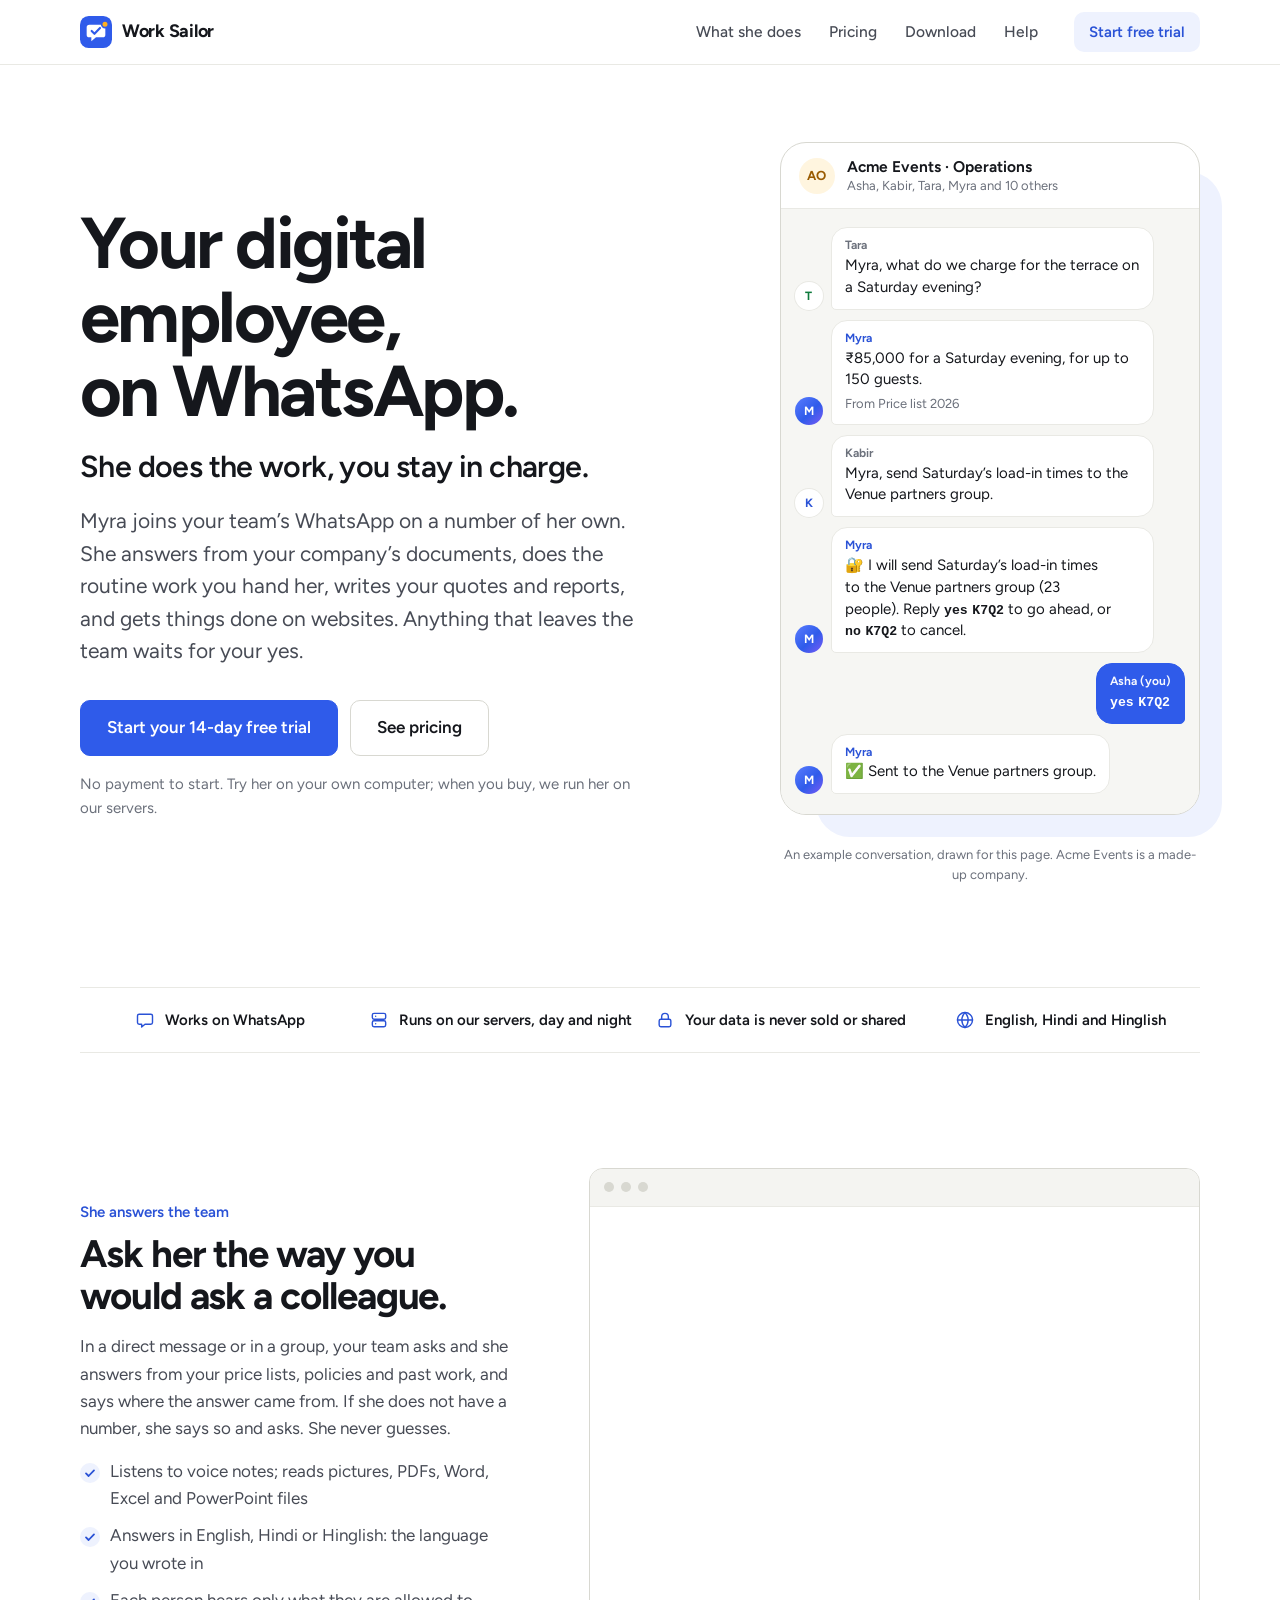
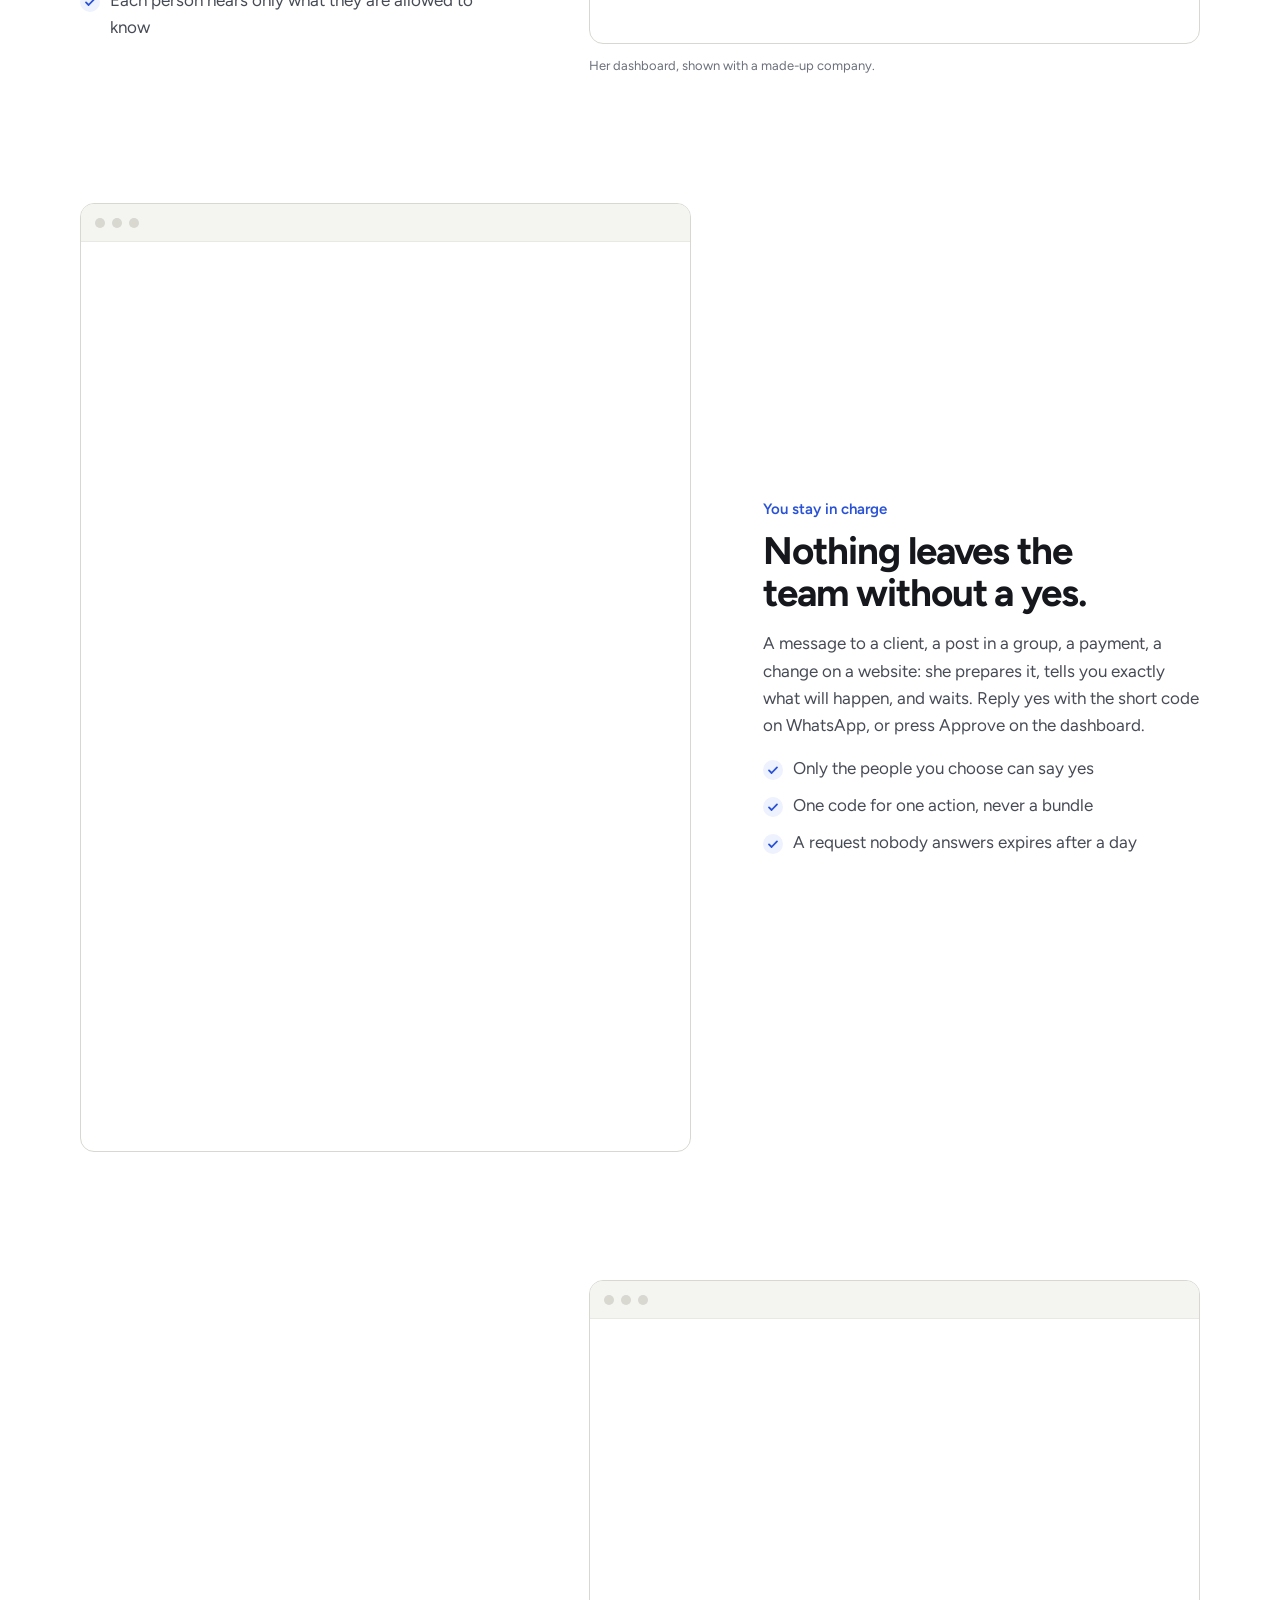
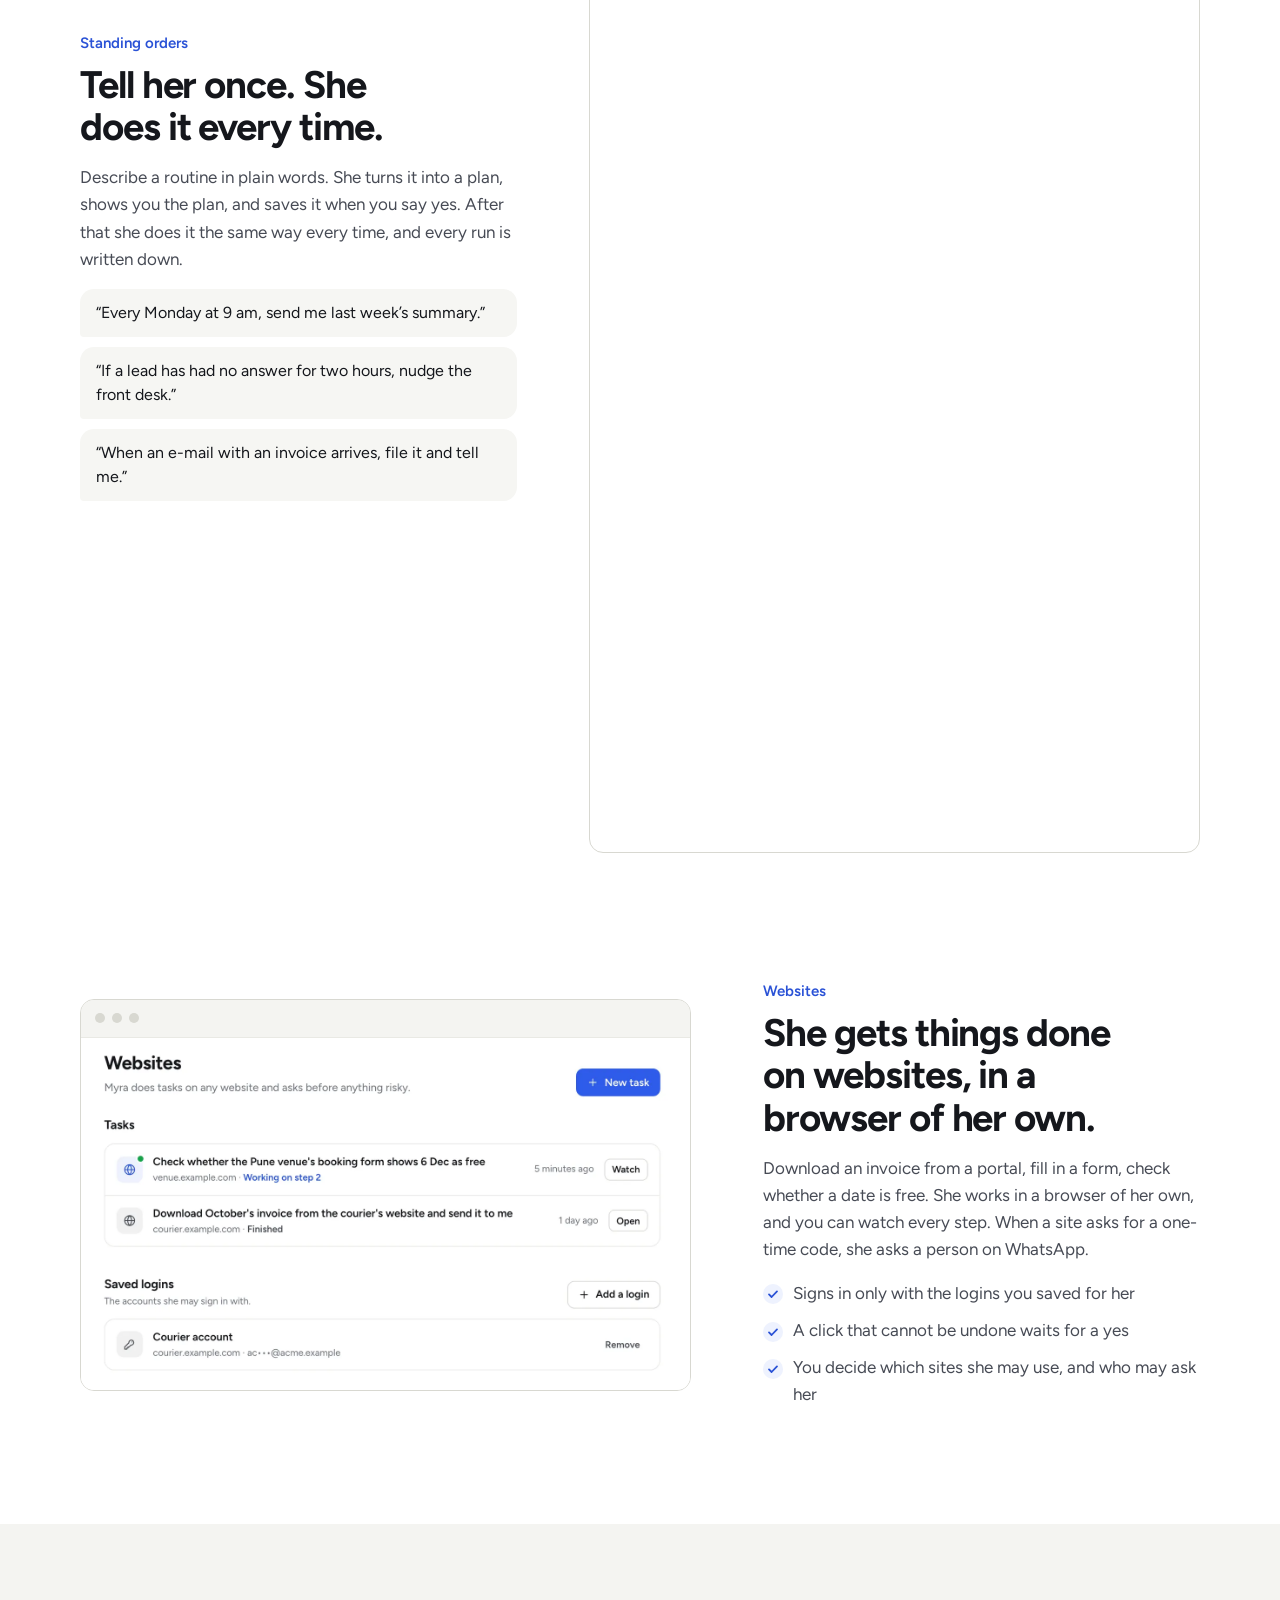
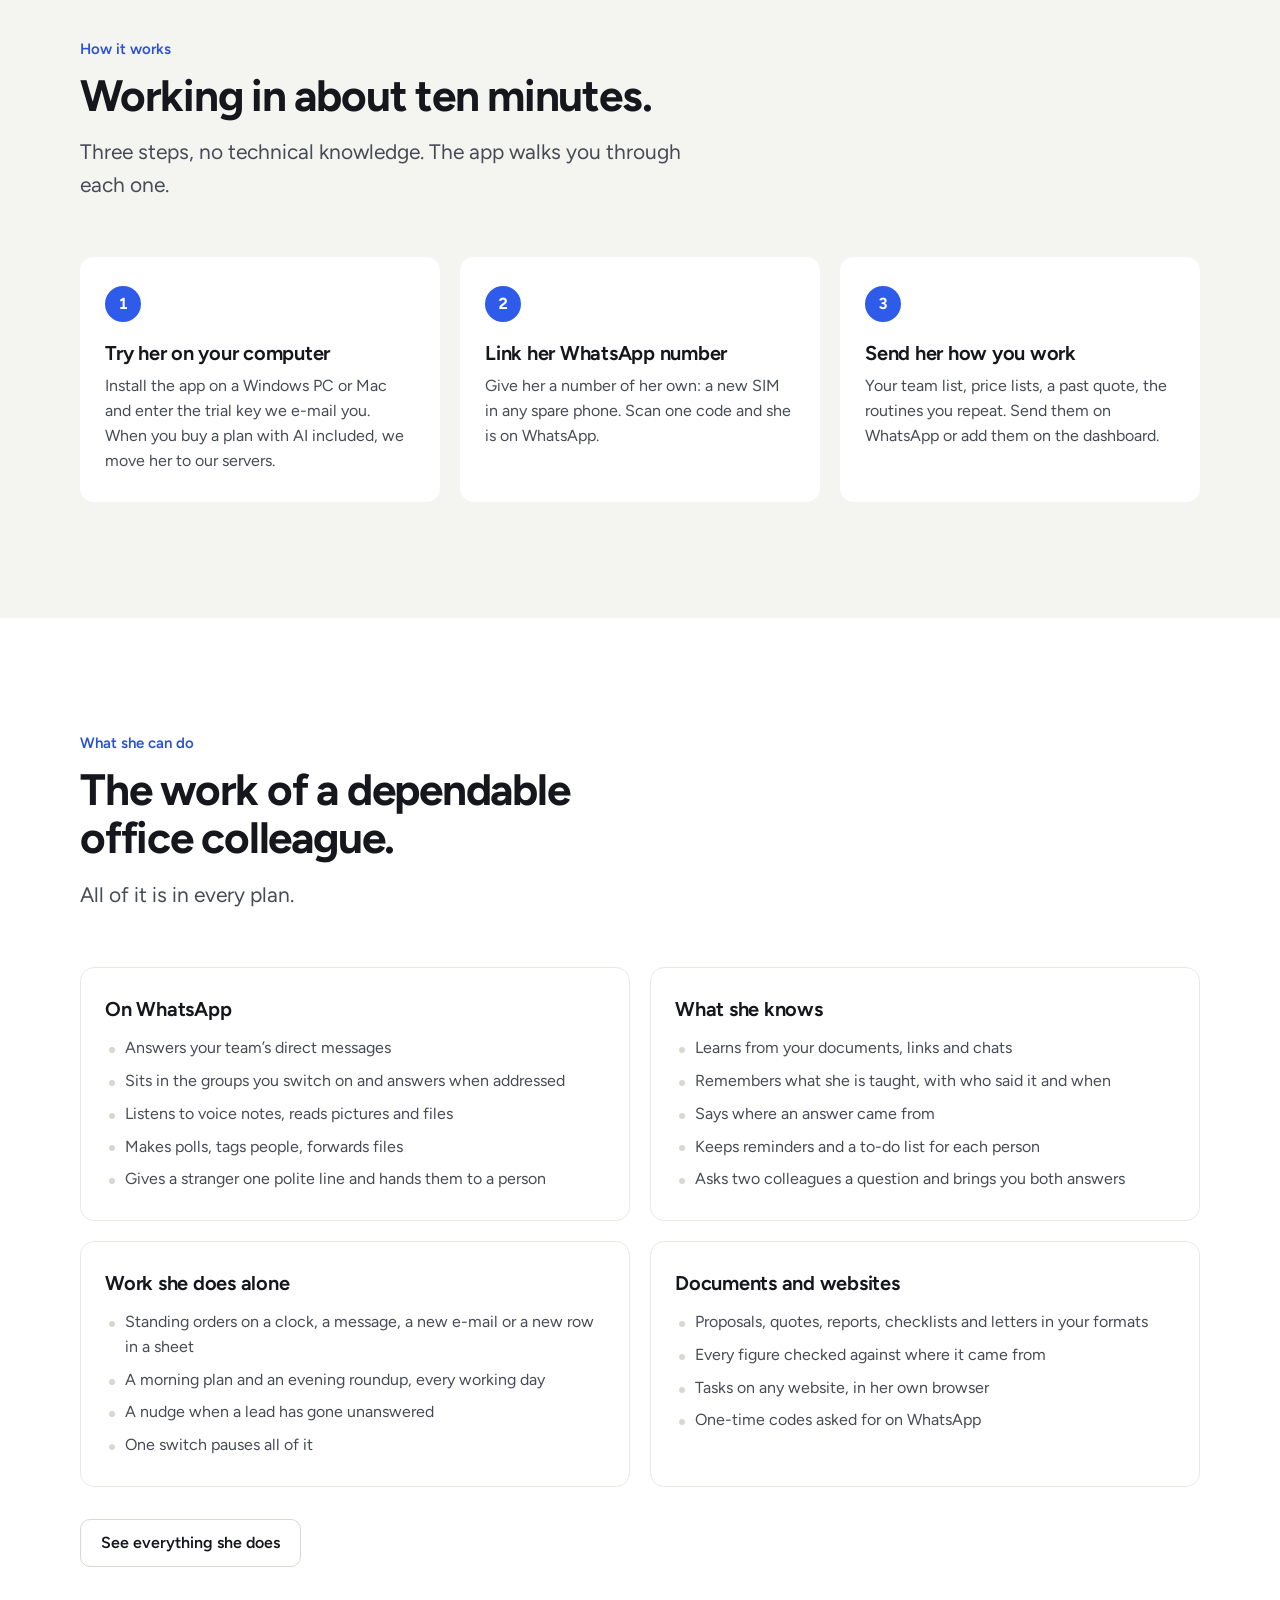
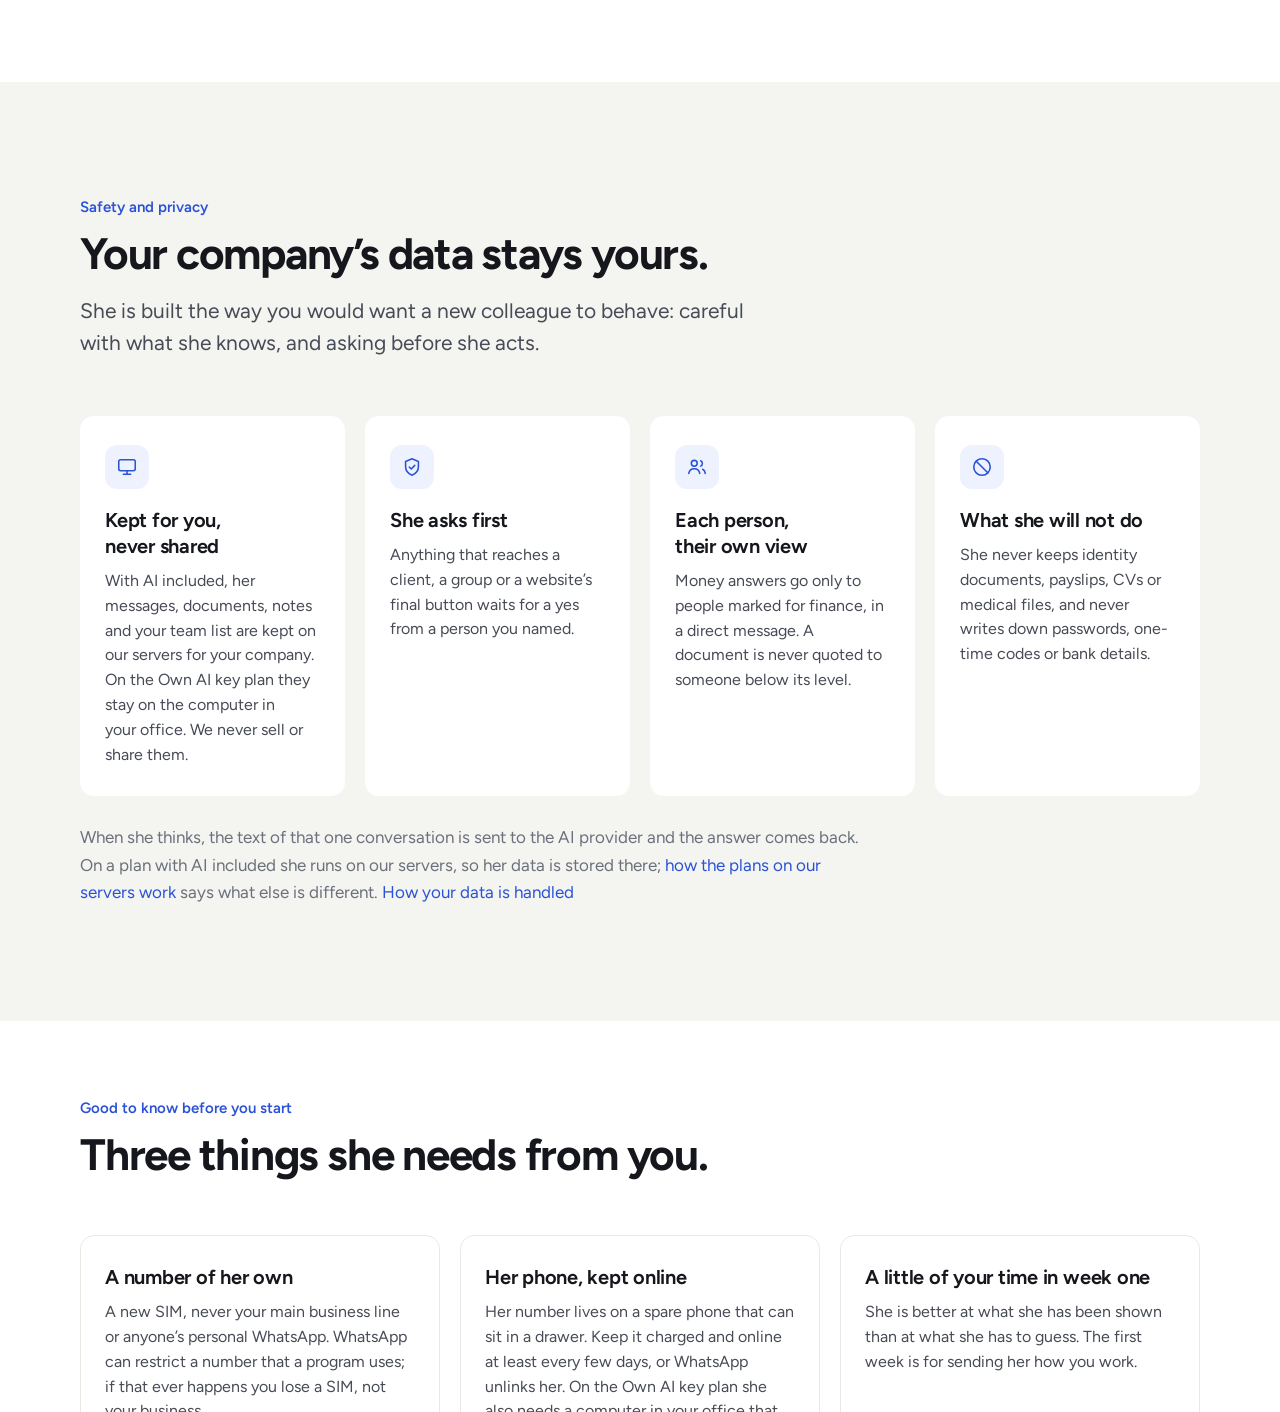
==== commit a6358662: "Plans with the AI included run on our servers; Own AI key and the trial on your own computer" ====
--- a/index.html
+++ b/index.html
@@ -71,7 +71,7 @@
           <a class="btn brand big" href="trial.html"><span data-s="trial_cta">Start your 14-day free trial</span></a>
           <a class="btn big" href="pricing.html">See pricing</a>
         </div>
-        <p class="hero-note">No payment to start. Runs on your own Windows PC or Mac.</p>
+        <p class="hero-note">No payment to start. Try her on your own computer; when you buy, we run her on our servers.</p>
       </div>
 
       <figure class="hero-art">
@@ -97,8 +97,8 @@
   <div class="wrap">
     <ul class="facts">
       <li><svg viewBox="0 0 24 24" fill="none" stroke="currentColor" stroke-width="1.7" stroke-linecap="round" stroke-linejoin="round" aria-hidden="true"><path d="M5 5h14a2 2 0 0 1 2 2v8a2 2 0 0 1-2 2h-7l-4 3.500V17H5a2 2 0 0 1-2-2V7a2 2 0 0 1 2-2z"/></svg>Works on WhatsApp</li>
-      <li><svg viewBox="0 0 24 24" fill="none" stroke="currentColor" stroke-width="1.7" stroke-linecap="round" stroke-linejoin="round" aria-hidden="true"><rect x="3" y="4" width="18" height="12" rx="2"/><path d="M8 20h8M12 16v4"/></svg>Runs on your Windows PC or Mac</li>
-      <li><svg viewBox="0 0 24 24" fill="none" stroke="currentColor" stroke-width="1.7" stroke-linecap="round" stroke-linejoin="round" aria-hidden="true"><rect x="5" y="11" width="14" height="9" rx="2"/><path d="M8 11V8a4 4 0 0 1 8 0v3"/></svg>Your data stays on your machine</li>
+      <li><svg viewBox="0 0 24 24" fill="none" stroke="currentColor" stroke-width="1.7" stroke-linecap="round" stroke-linejoin="round" aria-hidden="true"><rect x="4" y="4" width="16" height="7" rx="2"/><rect x="4" y="13" width="16" height="7" rx="2"/><path d="M8 7.500h.010M8 16.500h.010"/></svg>Runs on our servers, day and night</li>
+      <li><svg viewBox="0 0 24 24" fill="none" stroke="currentColor" stroke-width="1.7" stroke-linecap="round" stroke-linejoin="round" aria-hidden="true"><rect x="5" y="11" width="14" height="9" rx="2"/><path d="M8 11V8a4 4 0 0 1 8 0v3"/></svg>Your data is never sold or shared</li>
       <li><svg viewBox="0 0 24 24" fill="none" stroke="currentColor" stroke-width="1.7" stroke-linecap="round" stroke-linejoin="round" aria-hidden="true"><circle cx="12" cy="12" r="9"/><path d="M3 12h18M12 3c2.500 2.600 3.800 5.600 3.800 9s-1.300 6.400-3.800 9c-2.500-2.600-3.800-5.600-3.800-9S9.500 5.600 12 3z"/></svg>English, Hindi and Hinglish</li>
     </ul>
   </div>
@@ -127,7 +127,7 @@
               <img src="img/shot-knowledge.webp" width="1400" height="1001" loading="lazy" decoding="async" alt="The Knowledge page of the dashboard: the company’s documents she answers from, with one marked for finance only.">
             </picture>
           </div>
-          <figcaption class="frame-note">Her dashboard on the office machine, shown with a made-up company.</figcaption>
+          <figcaption class="frame-note">Her dashboard, shown with a made-up company.</figcaption>
         </figure>
       </div>
 
@@ -183,7 +183,7 @@
         <div class="split-text">
           <p class="eyebrow">Websites</p>
           <h2 class="title">She gets things done on websites, in a browser of her own.</h2>
-          <p>Download an invoice from a portal, fill in a form, check whether a date is free. She works in her own browser on your office machine, and you can watch every step. When a site asks for a one-time code, she asks a person on WhatsApp.</p>
+          <p>Download an invoice from a portal, fill in a form, check whether a date is free. She works in a browser of her own, and you can watch every step. When a site asks for a one-time code, she asks a person on WhatsApp.</p>
           <ul class="ticks">
             <li>Signs in only with the logins you saved for her</li>
             <li>A click that cannot be undone waits for a yes</li>
@@ -215,8 +215,8 @@
       </div>
       <ol class="steps">
         <li>
-          <h3>Install the app</h3>
-          <p>On a Windows PC or a Mac in your office that can stay on all day. Enter the licence key we e-mail you.</p>
+          <h3>Try her on your computer</h3>
+          <p>Install the app on a Windows PC or Mac and enter the trial key we e-mail you. When you buy a plan with AI included, we move her to our servers.</p>
         </li>
         <li>
           <h3>Link her WhatsApp number</h3>
@@ -291,8 +291,8 @@
       <div class="grid g4">
         <div class="card">
           <div class="icon"><svg viewBox="0 0 24 24" fill="none" stroke="currentColor" stroke-width="1.7" stroke-linecap="round" stroke-linejoin="round" aria-hidden="true"><rect x="3" y="4" width="18" height="12" rx="2"/><path d="M8 20h8M12 16v4"/></svg></div>
-          <h3>It stays on your machine</h3>
-          <p>Messages, documents, her notes and your team list live on the computer in your office. None of it is stored with us, unless you choose to have us run her on the Managed plan.</p>
+          <h3>Kept for you, never shared</h3>
+          <p>With AI included, her messages, documents, notes and your team list are kept on our servers for your company. On the Own AI key plan they stay on the computer in your office. We never sell or share them.</p>
         </div>
         <div class="card">
           <div class="icon"><svg viewBox="0 0 24 24" fill="none" stroke="currentColor" stroke-width="1.7" stroke-linecap="round" stroke-linejoin="round" aria-hidden="true"><path d="M12 3l7 3v5.500c0 4.300-2.900 7.900-7 9.500-4.100-1.600-7-5.200-7-9.500V6l7-3z"/><path d="M9 12l2.200 2.200L15 10.200"/></svg></div>
@@ -310,7 +310,7 @@
           <p>She never keeps identity documents, payslips, CVs or medical files, and never writes down passwords, one-time codes or bank details.</p>
         </div>
       </div>
-      <p class="muted" style="margin-top:28px;max-width:46em">When she thinks, the text of that one conversation is sent to the AI provider and the answer comes back. Nothing of your conversations is stored with us. On the Managed plan she runs on our servers, so her data is stored there; the <a href="pricing.html#managed">Managed questions</a> say what else is different. <a href="privacy.html">How your data is handled</a></p>
+      <p class="muted" style="margin-top:28px;max-width:46em">When she thinks, the text of that one conversation is sent to the AI provider and the answer comes back. On a plan with AI included she runs on our servers, so her data is stored there; <a href="pricing.html#managed">how the plans on our servers work</a> says what else is different. <a href="privacy.html">How your data is handled</a></p>
     </div>
   </section>
 
@@ -326,8 +326,8 @@
           <p>A new SIM, never your main business line or anyone’s personal WhatsApp. WhatsApp can restrict a number that a program uses; if that ever happens you lose a SIM, not your business.</p>
         </div>
         <div class="card">
-          <h3>A machine that stays on</h3>
-          <p>She works from one computer in your office. While it is on she works at any hour. If it sleeps, she stops until it wakes.</p>
+          <h3>Her phone, kept online</h3>
+          <p>Her number lives on a spare phone that can sit in a drawer. Keep it charged and online at least every few days, or WhatsApp unlinks her. On the Own AI key plan she also needs a computer in your office that stays on.</p>
         </div>
         <div class="card">
           <h3>A little of your time in week one</h3>
@@ -341,10 +341,10 @@
     <div class="wrap">
       <div class="cta">
         <h2 class="title">Give her a desk for <span data-s="trial_days">14</span> days.</h2>
-        <p class="lead">The full product, free for <span data-s="trial_days">14</span> days. No payment first. If you do not buy a plan she pauses, and nothing is deleted.</p>
+        <p class="lead">The full product, free for <span data-s="trial_days">14</span> days on your own computer. No payment first. If you do not buy a plan she pauses, and nothing is deleted.</p>
         <div class="actions">
           <a class="btn brand big" href="trial.html"><span data-s="trial_cta">Start your 14-day free trial</span></a>
-          <a class="btn big" href="help.html#contact" data-talk="A question before I start">Talk to us</a>
+          <a class="btn big" href="mailto:support@worksailor.in?subject=Work%20Sailor%3A%20A%20question%20before%20I%20start" data-talk="A question before I start">Talk to us</a>
         </div>
         <p class="small">Pay by <span data-s="payments.methods">UPI or card</span> when you are ready. Payments are handled by <span data-s="payments.provider">Razorpay</span>.</p>
       </div>
@@ -378,7 +378,7 @@
       <nav class="foot-col" aria-label="Help">
         <h2>Help</h2>
         <a data-nav href="help.html">Questions and answers</a>
-        <a href="help.html#contact" data-talk="">Talk to us</a>
+        <a href="mailto:support@worksailor.in" data-talk="">Talk to us</a>
         <a data-if="wa_link" data-tpl-href="{wa_link}" rel="noopener" href="" hidden>Message us on WhatsApp</a>
         <a data-if="status_url" data-tpl-href="{status_url}" rel="noopener" href="https://licence.worksailor.in/status">Service status</a>
       </nav>
--- a/css/site.css
+++ b/css/site.css
@@ -480,24 +480,20 @@
   @supports (grid-template-columns: subgrid) { .plan-wide .plan-once { grid-template-columns: subgrid; } }
   .plan-wide .plan-once-what { padding-inline: 16px; }   /* its words start where the words of the box above start */
 }
-/* A plan we run on our servers (hosted in site.json, the Managed plan): its own band under the other plans. The left
-   half is the card's usual parts; the right half says what we do and, plainly, what is different on this plan. */
-.plans-host { margin-top: 56px; padding-top: 40px; border-top: 1px solid var(--line); }
-.plans-host-head { margin-bottom: 20px; }
-.plans-host-lead { margin-top: 6px; color: var(--ink2); font-size: 1.0625rem; line-height: 1.5; max-width: 36em; }
-.plan-host { display: grid; gap: 28px; }
-.plan-host-main { display: flex; flex-direction: column; }
-.plan-host-main .plan-blurb { min-height: 0; }
-.plan-host-h { font-size: 1rem; line-height: 1.4; font-weight: 650; color: var(--ink); }
-.plan-host-more { font-size: .9688rem; line-height: 1.5; }
-.plan-host-more .ticks { margin-top: 12px; margin-bottom: 0; }
-.plan-host-diff { margin-top: 24px; padding: 18px 20px; border-radius: var(--r-lg); background: var(--sunk); }
-.plan-host-diff .dots { margin-top: 10px; color: var(--ink2); }
-.plan-host-diff .dots > li + li { margin-top: 8px; }
-@media (min-width: 940px) {
-  .plan-host { grid-template-columns: minmax(0, 1fr) minmax(0, 1.25fr); gap: 48px; padding: 32px 36px; }
-  .plan-host-more { padding-top: 4px; }
-}
+/* Plans we run on our servers (hosted in site.json: every plan with AI included). What is different there, said
+   plainly, sits once under their cards when every such plan says the same (.plans-diff), or else in each card
+   (.plan-diff). The plans with your own AI key follow under a small heading of their own (.plans-sub). */
+.plans-diff { margin-top: 20px; padding: 22px 24px; border-radius: var(--r-xl); background: var(--sunk); font-size: .9688rem; line-height: 1.5; }
+.plans-diff-h, .plan-diff-h { font-size: 1rem; line-height: 1.4; font-weight: 650; color: var(--ink); }
+.plans-diff .dots { display: grid; gap: 10px 32px; margin-top: 12px; color: var(--ink2); }
+.plans-diff .dots > li + li { margin-top: 0; }
+@media (min-width: 800px) { .plans-diff { padding: 26px 32px; } .plans-diff .dots { grid-template-columns: 1fr 1fr; } }
+.plan-diff { margin-bottom: 24px; padding: 16px; border-radius: var(--r-lg); background: var(--sunk); font-size: .9375rem; line-height: 1.5; }
+.plan-diff .dots { margin-top: 8px; color: var(--ink2); }
+.plan-diff .dots > li + li { margin-top: 6px; }
+.plans-sub { margin-top: 56px; padding-top: 40px; border-top: 1px solid var(--line); }
+.plans-sub-lead { margin-top: 6px; color: var(--ink2); font-size: 1.0625rem; line-height: 1.5; max-width: 36em; }
+.plans-sub + .plans-quiet { margin-top: 20px; }
 .every { margin-top: 48px; padding: 28px 24px; border-radius: var(--r-xl); background: var(--plane); }
 .every h2, .every h3 { font-size: 1.25rem; line-height: 1.3; font-weight: 650; letter-spacing: -.012em; margin-bottom: 16px; }
 .every .ticks { display: grid; gap: 12px 32px; }
